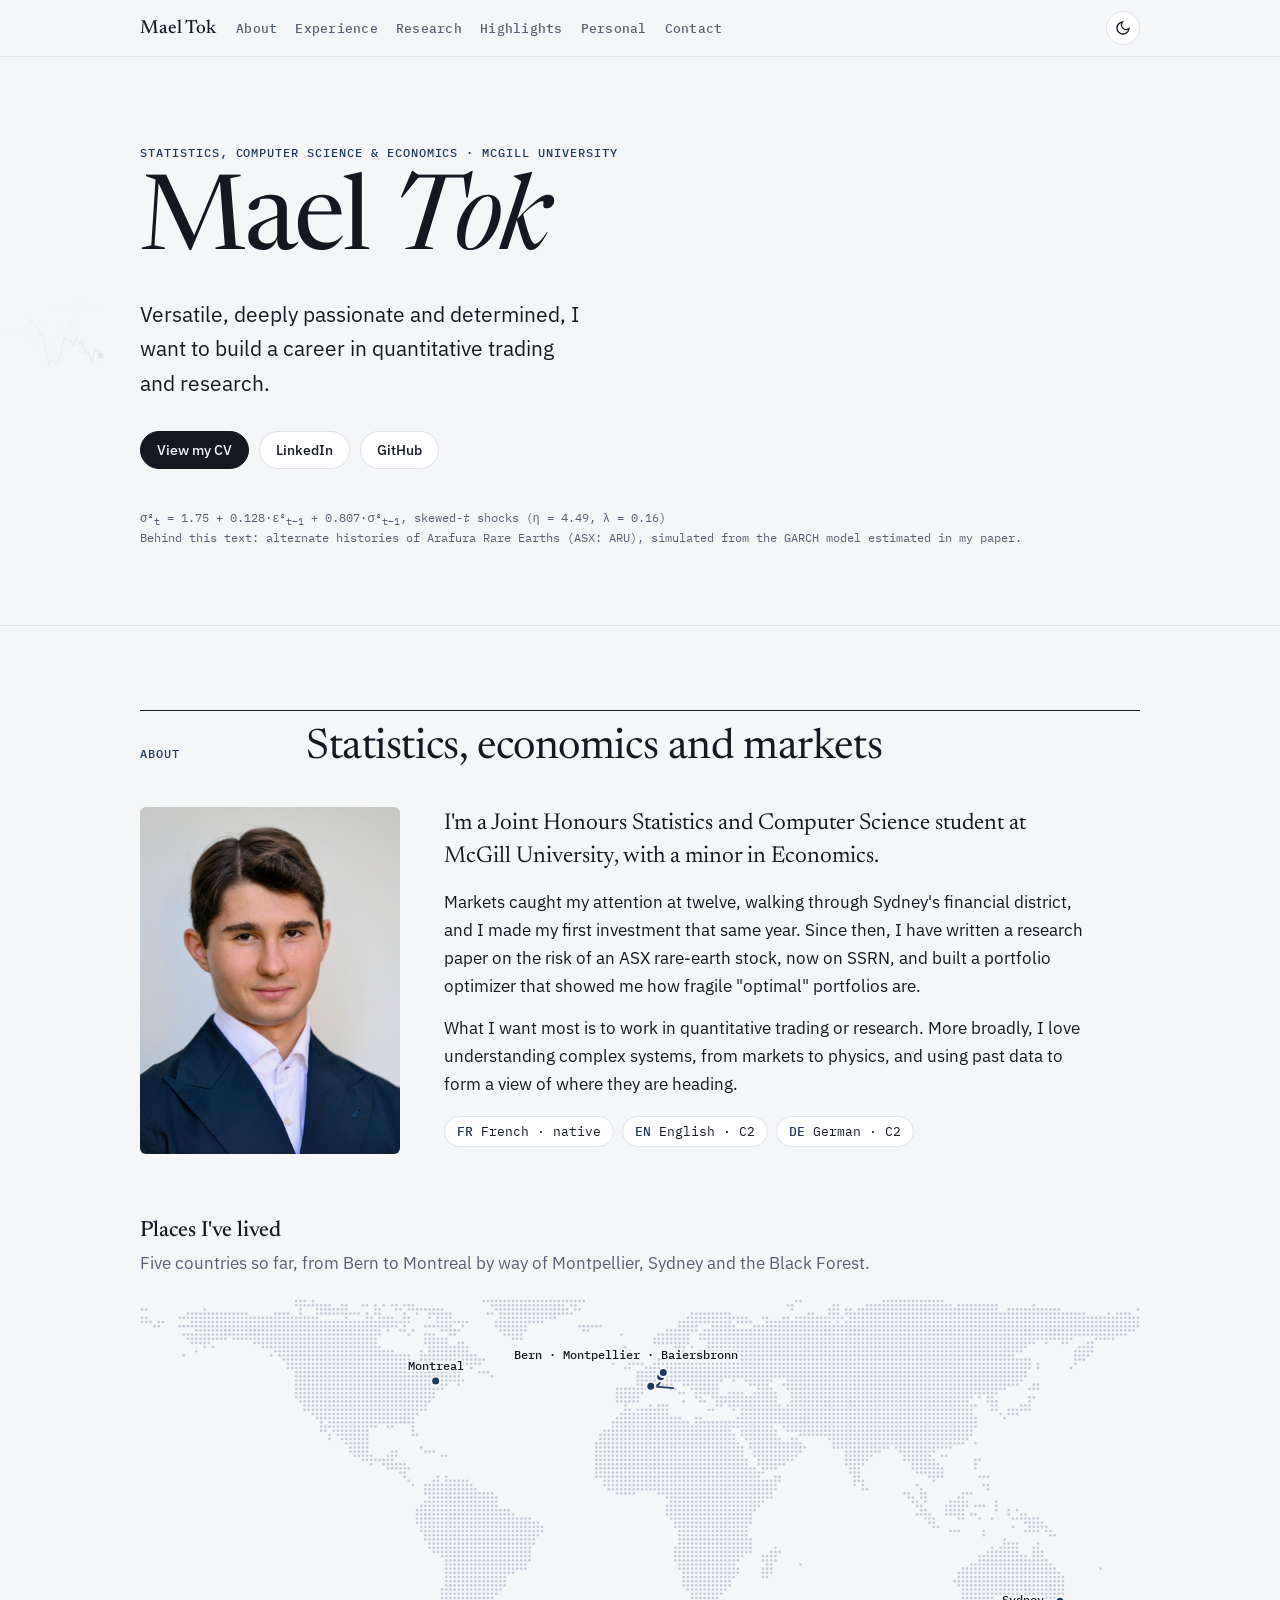
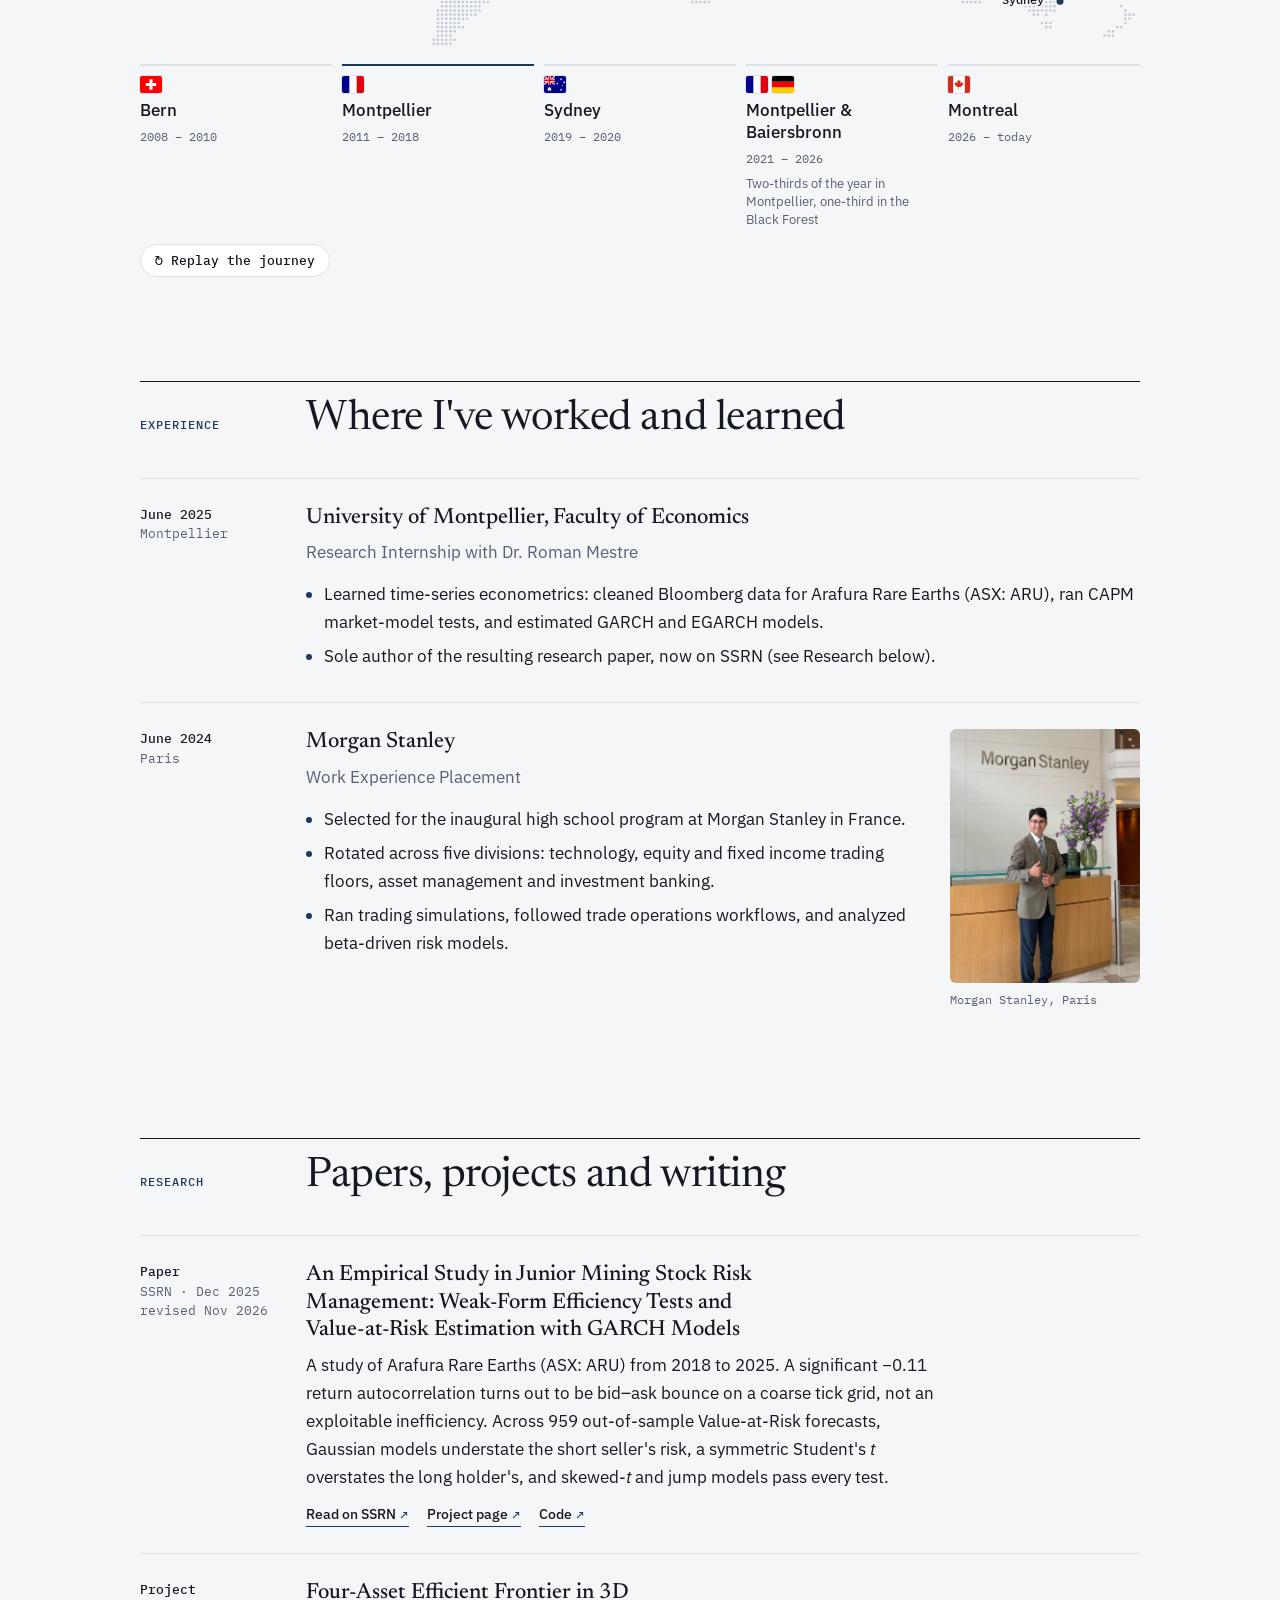
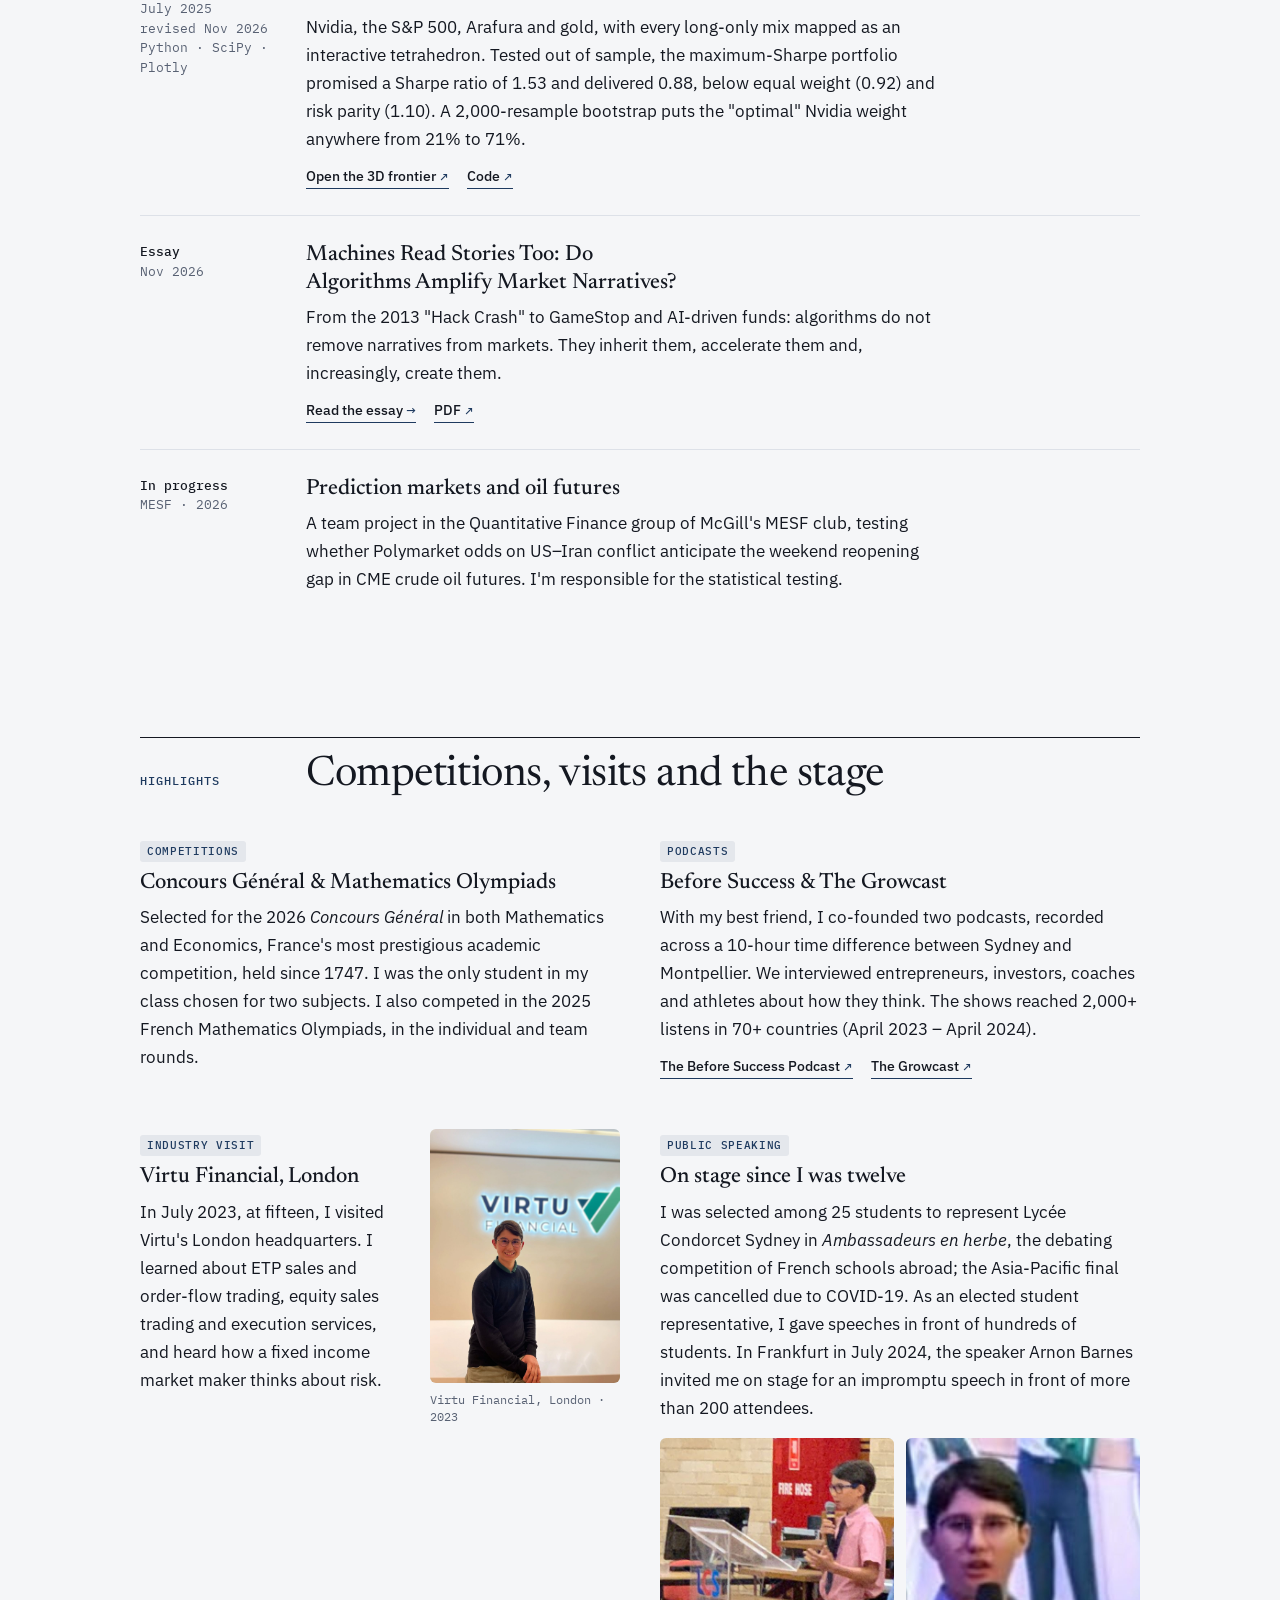
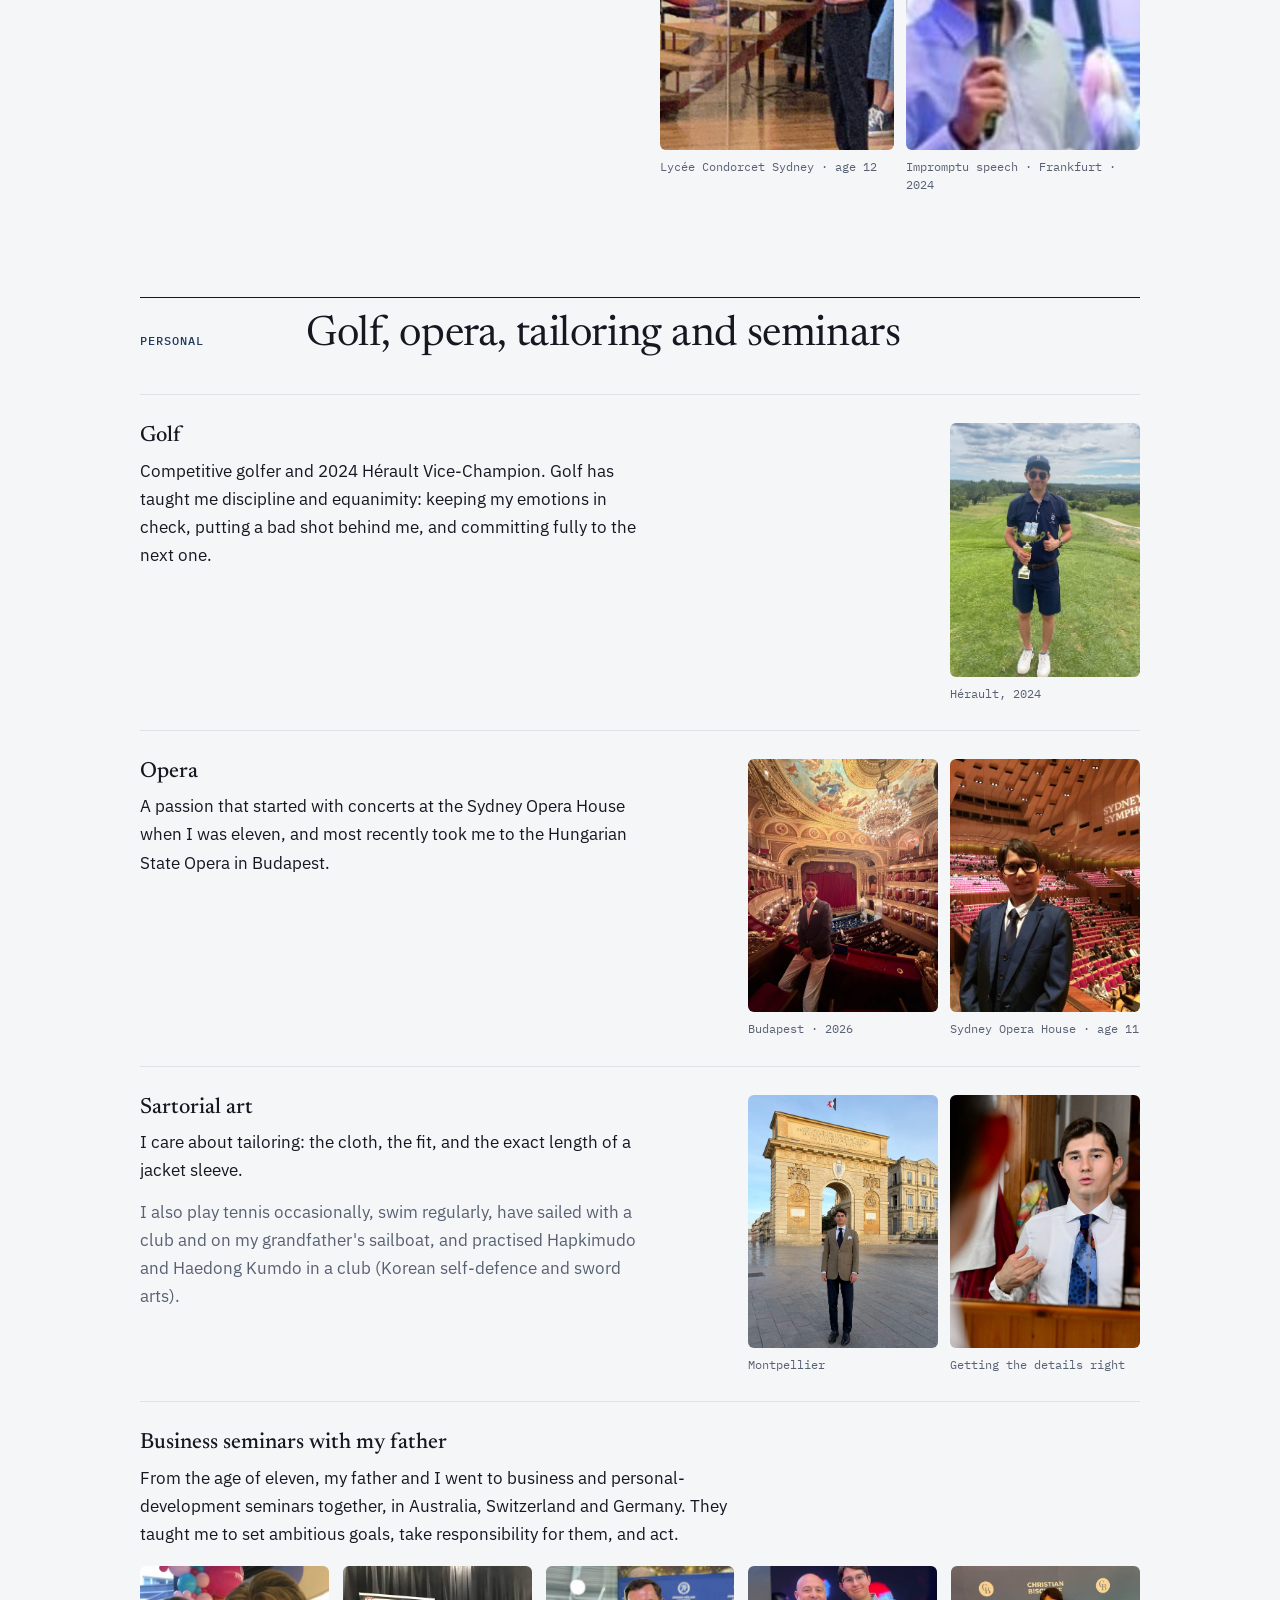
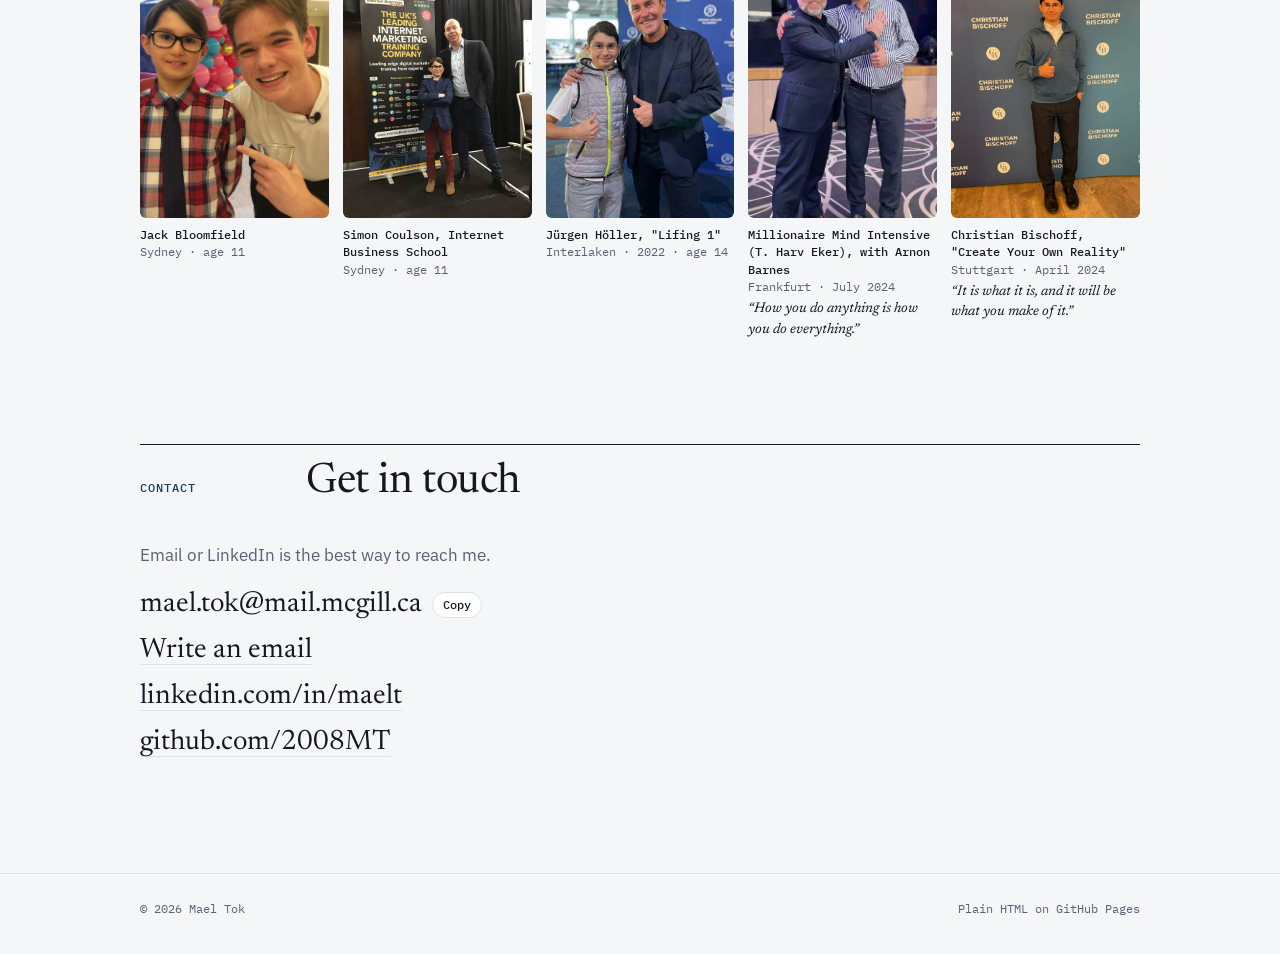
==== index.html @ 730f5a5d "Personal website" ====
<!doctype html>
<html lang="en">
<head>
<meta charset="utf-8">
<meta name="viewport" content="width=device-width, initial-scale=1, viewport-fit=cover">
<title>Mael Tok</title>
<meta name="claude:viewport-fit-sides" content="cover">
<meta name="description" content="Mael Tok — Statistics and Computer Science at McGill. Research on market risk, a 3D portfolio optimizer, and writing on how stories move markets.">
<meta property="og:title" content="Mael Tok">
<meta property="og:description" content="Statistics and Computer Science at McGill. I study how stories, policy and risk move markets.">
<meta property="og:image" content="assets/img/portrait.jpg">
<link rel="icon" href="data:image/svg+xml,%3Csvg xmlns='http://www.w3.org/2000/svg' viewBox='0 0 64 64'%3E%3Crect width='64' height='64' rx='14' fill='%231e3a5f'/%3E%3Ctext x='32' y='43' font-family='Georgia,serif' font-size='30' fill='white' text-anchor='middle'%3EMT%3C/text%3E%3C/svg%3E">
<link rel="preconnect" href="https://fonts.googleapis.com">
<link rel="preconnect" href="https://fonts.gstatic.com" crossorigin>
<link rel="stylesheet" href="https://fonts.googleapis.com/css2?family=IBM+Plex+Mono:wght@400;500&family=IBM+Plex+Sans:wght@400;500;600&family=Newsreader:ital,opsz,wght@0,6..72,400;0,6..72,500;1,6..72,400&display=swap">
<link rel="stylesheet" href="assets/style.css">
</head>
<body>

<!-- ===================== HEADER ===================== -->
<header class="site-header">
  <div class="wrap">
    <a class="brand" href="#top">Mael Tok</a>
    <nav class="nav" aria-label="Sections">
      <a href="#about">About</a>
      <a href="#experience">Experience</a>
      <a href="#research">Research</a>
      <a href="#highlights">Highlights</a>
      <a href="#personal">Personal</a>
      <a href="#contact">Contact</a>
    </nav>
    <button class="theme-toggle" type="button" id="theme-toggle" aria-label="Switch theme"></button>
  </div>
</header>

<main id="top">

<!-- ===================== HERO ===================== -->
<div class="hero">
  <canvas aria-hidden="true"></canvas>
  <div class="wrap">
    <p class="eyebrow">Statistics, Computer Science &amp; Economics · McGill University</p>
    <h1>Mael <em>Tok</em></h1>
    <p class="lede">Versatile, deeply passionate and determined, I want to build a career in quantitative trading and research.</p>
    <div class="actions">
      <a class="btn primary" href="files/Mael_Tok_CV.pdf" target="_blank" rel="noopener">View my CV</a>
      <a class="btn" href="https://www.linkedin.com/in/maelt" target="_blank" rel="noopener">LinkedIn</a>
      <a class="btn" href="https://github.com/2008MT" target="_blank" rel="noopener">GitHub</a>
    </div>
    <p class="formula">σ²<sub>t</sub> = 1.75 + 0.128·ε²<sub>t−1</sub> + 0.807·σ²<sub>t−1</sub>, skewed-<i>t</i> shocks (η = 4.49, λ = 0.16)<br>Behind this text: alternate histories of Arafura Rare Earths (ASX: ARU), simulated from the GARCH model estimated in my paper.</p>
  </div>
</div>

<!-- ===================== ABOUT ===================== -->
<section id="about">
  <div class="wrap">
    <div class="section-head" data-reveal><span class="label">About</span><h2>Statistics, economics and markets</h2></div>
    <div class="about-grid" data-reveal>
      <figure class="photo"><img src="assets/img/portrait.jpg" alt="Portrait of Mael Tok" width="750" height="1000"></figure>
      <div class="about-text prose">
        <p>I'm a Joint Honours Statistics and Computer Science student at McGill University, with a minor in Economics.</p>
        <p>Markets caught my attention at twelve, walking through Sydney's financial district, and I made my first investment that same year. Since then, I have written a research paper on the risk of an ASX rare-earth stock, now on SSRN, and built a portfolio optimizer that showed me how fragile "optimal" portfolios are.</p>
        <p>What I want most is to work in quantitative trading or research. More broadly, I love understanding complex systems, from markets to physics, and using past data to form a view of where they are heading.</p>
        <div class="langs" aria-label="Languages">
          <span class="chip"><b>FR</b> French · native</span>
          <span class="chip"><b>EN</b> English · C2</span>
          <span class="chip"><b>DE</b> German · C2</span>
        </div>
      </div>
    </div>

    <div class="places" data-reveal>
      <h3>Places I've lived</h3>
      <p class="muted">Five countries so far, from Bern to Montreal by way of Montpellier, Sydney and the Black Forest.</p>
      <div class="map" role="img" aria-label="World map tracing Bern, Montpellier, Sydney, Montpellier and Baiersbronn, then Montreal">
        <canvas></canvas><svg></svg>
      </div>
      <ol class="timeline" aria-label="Places in order"></ol>
      <button class="replay" type="button" id="replay-route">↻ Replay the journey</button>
    </div>
  </div>
</section>

<!-- ===================== EXPERIENCE ===================== -->
<section id="experience">
  <div class="wrap">
    <div class="section-head" data-reveal><span class="label">Experience</span><h2>Where I've worked and learned</h2></div>

    <div class="row" data-reveal>
      <div class="meta"><strong>June 2025</strong>Montpellier</div>
      <div>
        <h3>University of Montpellier, Faculty of Economics</h3>
        <p class="muted">Research Internship with Dr. Roman Mestre</p>
        <ul>
          <li>Learned time-series econometrics: cleaned Bloomberg data for Arafura Rare Earths (ASX: ARU), ran CAPM market-model tests, and estimated GARCH and EGARCH models.</li>
          <li>Sole author of the resulting research paper, now on SSRN (see Research below).</li>
        </ul>
      </div>
    </div>

    <div class="row" data-reveal>
      <div class="meta"><strong>June 2024</strong>Paris</div>
      <div class="with-photo">
        <div>
          <h3>Morgan Stanley</h3>
          <p class="muted">Work Experience Placement</p>
          <ul>
            <li>Selected for the inaugural high school program at Morgan Stanley in France.</li>
            <li>Rotated across five divisions: technology, equity and fixed income trading floors, asset management and investment banking.</li>
            <li>Ran trading simulations, followed trade operations workflows, and analyzed beta-driven risk models.</li>
          </ul>
        </div>
        <figure><div class="photo"><img src="assets/img/morgan-stanley-paris.jpg" alt="Mael at Morgan Stanley's Paris office" loading="lazy" width="787" height="1400"></div><figcaption>Morgan Stanley, Paris</figcaption></figure>
      </div>
    </div>
  </div>
</section>

<!-- ===================== RESEARCH & WRITING ===================== -->
<section id="research">
  <div class="wrap">
    <div class="section-head" data-reveal><span class="label">Research</span><h2>Papers, projects and writing</h2></div>

    <div class="row" data-reveal>
      <div class="meta"><strong>Paper</strong>SSRN · Dec 2025<br>revised Nov 2026</div>
      <div class="prose">
        <h3>An Empirical Study in Junior Mining Stock Risk Management: Weak-Form Efficiency Tests and Value-at-Risk Estimation with GARCH Models</h3>
        <p>A study of Arafura Rare Earths (ASX: ARU) from 2018 to 2025. A significant −0.11 return autocorrelation turns out to be bid–ask bounce on a coarse tick grid, not an exploitable inefficiency. Across 959 out-of-sample Value-at-Risk forecasts, Gaussian models understate the short seller's risk, a symmetric Student's <i>t</i> overstates the long holder's, and skewed-<i>t</i> and jump models pass every test.</p>
        <div class="links">
          <a href="https://ssrn.com/abstract=7694779" target="_blank" rel="noopener">Read on SSRN</a>
          <a href="https://2008mt.github.io/aru-garch-var/" target="_blank" rel="noopener">Project page</a>
          <a href="https://github.com/2008MT/aru-garch-var" target="_blank" rel="noopener">Code</a>
        </div>
      </div>
    </div>

    <div class="row" data-reveal>
      <div class="meta"><strong>Project</strong>July 2025<br>revised Nov 2026<br>Python · SciPy · Plotly</div>
      <div class="prose">
        <h3>Four-Asset Efficient Frontier in 3D</h3>
        <p>Nvidia, the S&amp;P 500, Arafura and gold, with every long-only mix mapped as an interactive tetrahedron. Tested out of sample, the maximum-Sharpe portfolio promised a Sharpe ratio of 1.53 and delivered 0.88, below equal weight (0.92) and risk parity (1.10). A 2,000-resample bootstrap puts the "optimal" Nvidia weight anywhere from 21% to 71%.</p>
        <div class="links">
          <a href="https://2008mt.github.io/efficient-frontier-3d/" target="_blank" rel="noopener">Open the 3D frontier</a>
          <a href="https://github.com/2008MT/efficient-frontier-3d" target="_blank" rel="noopener">Code</a>
        </div>
      </div>
    </div>

    <div class="row" data-reveal>
      <div class="meta"><strong>Essay</strong>Nov 2026</div>
      <div class="prose">
        <h3>Machines Read Stories Too: Do Algorithms Amplify Market Narratives?</h3>
        <p>From the 2013 "Hack Crash" to GameStop and AI-driven funds: algorithms do not remove narratives from markets. They inherit them, accelerate them and, increasingly, create them.</p>
        <div class="links">
          <a class="internal" href="essay.html">Read the essay</a>
          <a href="files/Mael_Tok_Machines_Read_Stories_Too.pdf" target="_blank" rel="noopener">PDF</a>
        </div>
      </div>
    </div>

    <div class="row" data-reveal>
      <div class="meta"><strong>In progress</strong>MESF · 2026</div>
      <div class="prose">
        <h3>Prediction markets and oil futures</h3>
        <p>A team project in the Quantitative Finance group of McGill's MESF club, testing whether Polymarket odds on US–Iran conflict anticipate the weekend reopening gap in CME crude oil futures. I'm responsible for the statistical testing.</p>
      </div>
    </div>
  </div>
</section>

<!-- ===================== HIGHLIGHTS ===================== -->
<section id="highlights">
  <div class="wrap">
    <div class="section-head" data-reveal><span class="label">Highlights</span><h2>Competitions, visits and the stage</h2></div>

    <div class="hl-grid">
      <div data-reveal>
        <span class="tag">Competitions</span>
        <h3>Concours Général &amp; Mathematics Olympiads</h3>
        <p>Selected for the 2026 <i>Concours Général</i> in both Mathematics and Economics, France's most prestigious academic competition, held since 1747. I was the only student in my class chosen for two subjects. I also competed in the 2025 French Mathematics Olympiads, in the individual and team rounds.</p>
      </div>

      <div data-reveal>
        <span class="tag">Podcasts</span>
        <h3>Before Success &amp; The Growcast</h3>
        <p>With my best friend, I co-founded two podcasts, recorded across a 10-hour time difference between Sydney and Montpellier. We interviewed entrepreneurs, investors, coaches and athletes about how they think. The shows reached 2,000+ listens in 70+ countries (April 2023 – April 2024).</p>
        <div class="links">
          <a href="https://linktr.ee/beforesuccess" target="_blank" rel="noopener">The Before Success Podcast</a>
          <a href="https://linktr.ee/grow.cast/" target="_blank" rel="noopener">The Growcast</a>
        </div>
      </div>

      <div class="with-photo" data-reveal>
        <div>
          <span class="tag">Industry visit</span>
          <h3>Virtu Financial, London</h3>
          <p>In July 2023, at fifteen, I visited Virtu's London headquarters. I learned about ETP sales and order-flow trading, equity sales trading and execution services, and heard how a fixed income market maker thinks about risk.</p>
        </div>
        <figure><div class="photo"><img src="assets/img/virtu-london.jpg" alt="Mael at Virtu Financial's London office" loading="lazy" width="1050" height="1400"></div><figcaption>Virtu Financial, London · 2023</figcaption></figure>
      </div>

      <div data-reveal>
        <span class="tag">Public speaking</span>
        <h3>On stage since I was twelve</h3>
        <p>I was selected among 25 students to represent Lycée Condorcet Sydney in <i>Ambassadeurs en herbe</i>, the debating competition of French schools abroad; the Asia-Pacific final was cancelled due to COVID-19. As an elected student representative, I gave speeches in front of hundreds of students. In Frankfurt in July 2024, the speaker Arnon Barnes invited me on stage for an impromptu speech in front of more than 200 attendees.</p>
        <div class="pair">
          <figure><div class="photo"><img src="assets/img/speaking-lcs.jpg" alt="Mael giving a speech at Lycée Condorcet Sydney" loading="lazy" width="510" height="880"></div><figcaption>Lycée Condorcet Sydney · age 12</figcaption></figure>
          <figure><div class="photo"><img src="assets/img/speaking-frankfurt.jpg" alt="Mael speaking on stage in Frankfurt" loading="lazy" width="960" height="957"></div><figcaption>Impromptu speech · Frankfurt · 2024</figcaption></figure>
        </div>
      </div>

      </div>
    </div>
  </div>
</section>

<!-- ===================== PERSONAL ===================== -->
<section id="personal">
  <div class="wrap">
    <div class="section-head" data-reveal><span class="label">Personal</span><h2>Golf, opera, tailoring and seminars</h2></div>
    <div class="p-row" data-reveal>
      <div>
        <h3>Golf</h3>
        <p>Competitive golfer and 2024 Hérault Vice-Champion. Golf has taught me discipline and equanimity: keeping my emotions in check, putting a bad shot behind me, and committing fully to the next one.</p>
      </div>
      <div class="p-photos">
        <figure><div class="photo"><img src="assets/img/golf-herault.jpg" alt="Mael holding a golf trophy" loading="lazy" width="787" height="1400"></div><figcaption>Hérault, 2024</figcaption></figure>
      </div>
    </div>

    <div class="p-row" data-reveal>
      <div>
        <h3>Opera</h3>
        <p>A passion that started with concerts at the Sydney Opera House when I was eleven, and most recently took me to the Hungarian State Opera in Budapest.</p>
      </div>
      <div class="p-photos">
        <figure><div class="photo"><img src="assets/img/opera-budapest.jpg" alt="Mael at the Hungarian State Opera in Budapest" loading="lazy" width="1050" height="1400"></div><figcaption>Budapest · 2026</figcaption></figure>
        <figure><div class="photo"><img src="assets/img/opera-sydney.jpg" alt="Mael as a child at the Sydney Opera House" loading="lazy" width="1050" height="1400"></div><figcaption>Sydney Opera House · age 11</figcaption></figure>
      </div>
    </div>

    <div class="p-row" data-reveal>
      <div>
        <h3>Sartorial art</h3>
        <p>I care about tailoring: the cloth, the fit, and the exact length of a jacket sleeve.</p>
        <p class="muted">I also play tennis occasionally, swim regularly, have sailed with a club and on my grandfather's sailboat, and practised Hapkimudo and Haedong Kumdo in a club (Korean self-defence and sword arts).</p>
      </div>
      <div class="p-photos">
        <figure><div class="photo"><img src="assets/img/sartorial-montpellier.jpg" alt="Mael in a linen jacket in front of the Arc de Triomphe in Montpellier" loading="lazy" width="1050" height="1400"></div><figcaption>Montpellier</figcaption></figure>
        <figure><div class="photo"><img src="assets/img/sartorial-mirror.jpg" alt="Mael adjusting his shirt and tie in a mirror" loading="lazy" width="1050" height="1400"></div><figcaption>Getting the details right</figcaption></figure>
      </div>
    </div>
      <div class="p-seminars" data-reveal>
        <span class="tag">Seminars</span>
        <h3>Business seminars with my father</h3>
        <p class="prose">From the age of eleven, my father and I went to business and personal-development seminars together, in Australia, Switzerland and Germany. They taught me to set ambitious goals, take responsibility for them, and act.</p>
        <div class="gallery">
          <figure><div class="photo"><img src="assets/img/seminar-sydney-bloomfield.jpg" alt="Mael with Jack Bloomfield in Sydney" loading="lazy" width="1400" height="1050"></div><figcaption><strong>Jack Bloomfield</strong>Sydney · age 11</figcaption></figure>
          <figure><div class="photo"><img src="assets/img/seminar-sydney-ibs.jpg" alt="Mael at an Internet Business School seminar in Sydney" loading="lazy" width="1050" height="1400"></div><figcaption><strong>Simon Coulson, Internet Business School</strong>Sydney · age 11</figcaption></figure>
          <figure><div class="photo"><img src="assets/img/seminar-interlaken-holler.jpg" alt="Mael with Jürgen Höller in Interlaken" loading="lazy" width="1211" height="1400"></div><figcaption><strong>Jürgen Höller, "Lifing 1"</strong>Interlaken · 2022 · age 14</figcaption></figure>
          <figure><div class="photo"><img src="assets/img/seminar-frankfurt-barnes.jpg" alt="Mael with Arnon Barnes in Frankfurt" loading="lazy" width="787" height="1400"></div><figcaption><strong>Millionaire Mind Intensive (T. Harv Eker), with Arnon Barnes</strong>Frankfurt · July 2024<q>How you do anything is how you do everything.</q></figcaption></figure>
          <figure><div class="photo"><img src="assets/img/seminar-stuttgart-bischoff.jpg" alt="Mael at Christian Bischoff's seminar in Stuttgart" loading="lazy" width="1050" height="1400"></div><figcaption><strong>Christian Bischoff, "Create Your Own Reality"</strong>Stuttgart · April 2024<q>It is what it is, and it will be what you make of it.</q></figcaption></figure>
        </div>
  </div>
</section>

<!-- ===================== CONTACT ===================== -->
<section id="contact">
  <div class="wrap">
    <div class="section-head" data-reveal><span class="label">Contact</span><h2>Get in touch</h2></div>
    <p class="muted">Email or LinkedIn is the best way to reach me.</p>
    <div class="contact-lines">
      <div><span>mael.tok@mail.mcgill.ca</span><button class="copy" type="button" data-copy="mael.tok@mail.mcgill.ca">Copy</button></div>
      <div><a href="mailto:mael.tok@mail.mcgill.ca">Write an email</a></div>
      <div><a href="https://www.linkedin.com/in/maelt" target="_blank" rel="noopener">linkedin.com/in/maelt</a></div>
      <div><a href="https://github.com/2008MT" target="_blank" rel="noopener">github.com/2008MT</a></div>
    </div>
  </div>
</section>

</main>

<footer>
  <div class="wrap">
    <span>© 2026 Mael Tok</span>
    <span>Plain HTML on GitHub Pages</span>
  </div>
</footer>

<script src="assets/world-mask.js"></script>
<script src="assets/main.js"></script>
</body>
</html>
---- assets/style.css ----
/* Layout: one editorial column (max 1040px), mono section labels, photos as the only "cards". */
:root {
  --paper: #f5f6f8;
  --surface: #ffffff;
  --ink: #141821;
  --muted: #586173;
  --line: #dde1e8;
  --accent: #1e3a5f;          /* navy, like a well-cut blazer */
  --accent-soft: rgba(30, 58, 95, 0.08);
  --dot: #c5cbd6;
  --path: #141821;
  --font-display: "Newsreader", "Iowan Old Style", Georgia, serif;
  --font-body: "IBM Plex Sans", "Segoe UI", system-ui, -apple-system, sans-serif;
  --font-mono: "IBM Plex Mono", ui-monospace, "SFMono-Regular", Menlo, monospace;
  --radius: 6px;
}
@media (prefers-color-scheme: dark) {
  :root:not([data-theme="light"]) {
    --paper: #0f1218; --surface: #161a22; --ink: #e9ebef; --muted: #9ba4b4; --line: #262c37;
    --accent: #9fbbdc; --accent-soft: rgba(159, 187, 220, 0.12); --dot: #2b323f; --path: #e9ebef;
    color-scheme: dark;
  }
}
:root[data-theme="dark"] {
  --paper: #0f1218; --surface: #161a22; --ink: #e9ebef; --muted: #9ba4b4; --line: #262c37;
  --accent: #9fbbdc; --accent-soft: rgba(159, 187, 220, 0.12); --dot: #2b323f; --path: #e9ebef;
  color-scheme: dark;
}

* { box-sizing: border-box; }
html { scroll-behavior: smooth; scroll-padding-top: 72px; }
@media (prefers-reduced-motion: reduce) { html { scroll-behavior: auto; } }
body {
  margin: 0;
  background: var(--paper);
  color: var(--ink);
  font: 400 17px/1.65 var(--font-body);
  -webkit-font-smoothing: antialiased;
}
img { max-width: 100%; display: block; }
a { color: inherit; text-decoration-color: var(--accent); text-underline-offset: 3px; text-decoration-thickness: 1px; }
a:hover { color: var(--accent); }
:focus-visible { outline: 2px solid var(--accent); outline-offset: 3px; border-radius: 2px; }
.wrap {
  max-width: 1040px; margin: 0 auto;
  padding-left: max(20px, env(safe-area-inset-left, 0px));
  padding-right: max(20px, env(safe-area-inset-right, 0px));
}

/* ---------- Header ---------- */
body::before { content: ""; position: fixed; inset: 0 0 auto; height: env(safe-area-inset-top, 0px); z-index: 30; background: var(--paper); }
.site-header {
  position: sticky; top: env(safe-area-inset-top, 0px); z-index: 20;
  background: color-mix(in srgb, var(--paper) 86%, transparent);
  backdrop-filter: blur(10px); -webkit-backdrop-filter: blur(10px);
  border-bottom: 1px solid var(--line);
}
.site-header .wrap { display: flex; align-items: center; gap: 20px; height: 56px; }
.brand { font: 500 19px/1 var(--font-display); text-decoration: none; white-space: nowrap; }
.nav { display: flex; gap: 18px; overflow-x: auto; scrollbar-width: none; flex: 1; min-width: 0; }
.nav::-webkit-scrollbar { display: none; }
.nav a { font: 500 13px/1 var(--font-mono); text-decoration: none; color: var(--muted); white-space: nowrap; padding: 6px 0; letter-spacing: 0.02em; }
.nav a:hover { color: var(--accent); }
.theme-toggle {
  border: 1px solid var(--line); background: var(--surface); color: var(--ink);
  width: 34px; height: 34px; border-radius: 50%; cursor: pointer; display: grid; place-items: center; flex: none;
}
.theme-toggle svg { width: 16px; height: 16px; }

/* ---------- Hero ---------- */
.hero { position: relative; overflow: hidden; border-bottom: 1px solid var(--line); }
.hero canvas {
  position: absolute; inset: 0; width: 100%; height: 100%; pointer-events: none;
  -webkit-mask-image: linear-gradient(to right, transparent 0%, rgba(0,0,0,0.35) 35%, #000 70%);
          mask-image: linear-gradient(to right, transparent 0%, rgba(0,0,0,0.35) 35%, #000 70%);
}
.hero .wrap { position: relative; padding-block: 88px 64px; }
.eyebrow { font: 500 12px/1.4 var(--font-mono); letter-spacing: 0.08em; text-transform: uppercase; color: var(--accent); margin: 0 0 14px; }
.hero h1 { font: 400 clamp(52px, 9vw, 104px)/0.95 var(--font-display); letter-spacing: -0.02em; margin: 0 0 22px; }
.hero h1 em { font-style: italic; }
.hero .lede { font-size: clamp(18px, 2.2vw, 21px); max-width: 34ch; margin: 0 0 30px; color: var(--ink); }
.actions { display: flex; flex-wrap: wrap; gap: 10px; }
.btn {
  display: inline-flex; align-items: center; gap: 8px; text-decoration: none;
  font: 500 14px/1 var(--font-body); padding: 11px 16px; border-radius: 999px;
  border: 1px solid var(--line); background: var(--surface); color: var(--ink);
  transition: border-color .2s, color .2s, transform .2s;
}
.btn:hover { border-color: var(--accent); color: var(--accent); transform: translateY(-1px); }
.btn.primary { background: var(--ink); color: var(--paper); border-color: var(--ink); }
.btn.primary:hover { background: var(--accent); border-color: var(--accent); color: var(--paper); }
.formula { margin-top: 40px; font: 400 12px/1.5 var(--font-mono); color: var(--muted); }

/* ---------- Sections ---------- */
section { padding-block: 84px 20px; }
.section-head { display: flex; align-items: baseline; gap: 16px; margin-bottom: 36px; border-top: 1px solid var(--ink); padding-top: 14px; }
.section-head .label { font: 500 12px/1 var(--font-mono); letter-spacing: 0.08em; text-transform: uppercase; color: var(--accent); flex: none; width: 150px; }
.section-head h2 { font: 400 clamp(30px, 4vw, 42px)/1.1 var(--font-display); margin: 0; letter-spacing: -0.01em; text-wrap: balance; }
h3 { font: 500 22px/1.25 var(--font-display); margin: 0 0 6px; text-wrap: balance; }
p { margin: 0 0 14px; }
.muted { color: var(--muted); }
.mono { font-family: var(--font-mono); font-size: 13px; letter-spacing: 0.01em; }
.prose { max-width: 64ch; }

/* row: date / meta column + content */
.row { display: grid; grid-template-columns: 150px minmax(0, 1fr); gap: 16px; padding-block: 26px; border-top: 1px solid var(--line); }
.row:first-of-type { border-top: 0; padding-top: 0; }
.row .meta { font: 400 13px/1.5 var(--font-mono); color: var(--muted); }
.row .meta strong { display: block; color: var(--ink); font-weight: 500; }
.row ul { margin: 8px 0 0; padding-left: 18px; }
.row li { margin-bottom: 6px; }
.row li::marker { color: var(--accent); }
.links { display: flex; flex-wrap: wrap; gap: 6px 18px; margin-top: 10px; font: 500 14px/1.4 var(--font-body); }
.links a { text-decoration: none; border-bottom: 1px solid var(--accent); padding-bottom: 1px; }
.links a::after { content: " \2197"; font-size: 12px; color: var(--accent); }
.links a.internal::after { content: " \2192"; }
.tag { display: inline-block; font: 500 11px/1 var(--font-mono); letter-spacing: 0.06em; text-transform: uppercase; color: var(--accent); background: var(--accent-soft); padding: 5px 7px; border-radius: 3px; margin-bottom: 8px; }

/* photos */
figure { margin: 0; }
.photo { border-radius: var(--radius); overflow: hidden; background: var(--line); }
.photo img { width: 100%; height: 100%; object-fit: cover; transition: transform .6s ease; }
.photo:hover img { transform: scale(1.03); }
figcaption { font: 400 12px/1.45 var(--font-mono); color: var(--muted); margin-top: 8px; }
.with-photo { display: grid; grid-template-columns: minmax(0, 1fr) 190px; gap: 28px; align-items: start; }
.with-photo .photo { aspect-ratio: 3 / 4; }

/* ---------- About ---------- */
.about-grid { display: grid; grid-template-columns: 260px minmax(0, 1fr); gap: 44px; align-items: start; }
.about-grid .photo { aspect-ratio: 3 / 4; }
.about-text p:first-child { font: 400 23px/1.45 var(--font-display); }
.langs { display: flex; flex-wrap: wrap; gap: 8px; margin-top: 18px; }
.chip { font: 400 13px/1 var(--font-mono); border: 1px solid var(--line); border-radius: 999px; padding: 8px 12px; background: var(--surface); }
.chip b { font-weight: 500; color: var(--accent); }

/* map */
.places { margin-top: 64px; }
.places h3 { margin-bottom: 4px; }
.map { position: relative; width: 100%; aspect-ratio: 1000 / 347; margin-top: 22px; }
.map canvas, .map svg { position: absolute; inset: 0; width: 100%; height: 100%; }
.map .route { fill: none; stroke: var(--accent); stroke-width: 1.8; stroke-linecap: round; }
.map .route.minor { stroke-dasharray: 2 3; stroke-width: 1.4; }
.map .stop { fill: var(--accent); stroke: var(--paper); stroke-width: 2; transform-box: fill-box; transform-origin: center; transition: transform .3s; }
.map .stop.hl { transform: scale(1.8); }
.map .pulse { fill: none; stroke: var(--accent); stroke-width: 1.2; opacity: 0; transform-box: fill-box; transform-origin: center; }
.map .pulse.on { animation: pulse 2.2s ease-out infinite; }
@keyframes pulse { 0% { opacity: .7; transform: scale(1); } 100% { opacity: 0; transform: scale(4); } }
.map text { font: 500 13px var(--font-mono); fill: var(--ink); paint-order: stroke; stroke: var(--paper); stroke-width: 4px; stroke-linejoin: round; }
.timeline { list-style: none; margin: 18px 0 0; padding: 0; display: grid; grid-template-columns: repeat(5, minmax(0, 1fr)); gap: 10px; }
.timeline li { border-top: 2px solid var(--line); padding-top: 10px; transition: border-color .3s, opacity .3s; cursor: default; }
.timeline li.on, .timeline li:hover { border-color: var(--accent); }
.timeline .flags { display: flex; gap: 4px; margin-bottom: 6px; }
.timeline .flags img { width: 22px; height: 16.5px; border-radius: 2px; box-shadow: 0 0 0 1px var(--line); }
.timeline .city { font-weight: 500; line-height: 1.3; display: block; }
.timeline .years { font: 400 12px/1.4 var(--font-mono); color: var(--muted); }
.replay { margin-top: 14px; font: 500 13px/1 var(--font-mono); background: var(--surface); color: var(--ink); border: 1px solid var(--line); border-radius: 999px; padding: 9px 14px; cursor: pointer; }
.replay:hover { border-color: var(--accent); color: var(--accent); }
.timeline .note { font-size: 13px; color: var(--muted); line-height: 1.4; display: block; margin-top: 4px; }

/* ---------- Highlights ---------- */
.hl-grid { display: grid; grid-template-columns: repeat(2, minmax(0, 1fr)); gap: 44px 40px; }
.hl-grid > div { min-width: 0; }
.hl-grid .full { grid-column: 1 / -1; }
.pair { display: grid; grid-template-columns: repeat(2, minmax(0, 1fr)); gap: 12px; margin-top: 16px; }
.pair .photo { aspect-ratio: 3 / 4; }
.gallery { display: grid; grid-template-columns: repeat(5, minmax(0, 1fr)); gap: 14px; margin-top: 18px; }
.gallery .photo { aspect-ratio: 3 / 4; }
.gallery figcaption strong { display: block; color: var(--ink); font-weight: 500; }
.gallery figcaption q { display: block; margin-top: 4px; font-style: italic; font-family: var(--font-display); font-size: 14px; color: var(--ink); quotes: "\201C" "\201D"; }

/* ---------- Personal ---------- */
.p-row { display: grid; grid-template-columns: minmax(0, 1fr) 392px; gap: 40px; padding-block: 28px; border-top: 1px solid var(--line); align-items: start; }
.p-row:first-of-type { border-top: 0; padding-top: 0; }
.p-row > div:first-child { max-width: 52ch; }
.p-photos { display: grid; grid-template-columns: repeat(2, minmax(0, 1fr)); gap: 12px; }
.p-photos .photo { aspect-ratio: 3 / 4; }
.p-photos figure:only-child { grid-column: 2; }
.p-seminars { padding-top: 28px; border-top: 1px solid var(--line); }
.p-seminars .tag { display: none; }

/* ---------- Contact ---------- */
.contact-lines { display: grid; gap: 4px; font: 400 clamp(20px, 3vw, 28px)/1.5 var(--font-display); }
.contact-lines a { text-decoration: none; border-bottom: 1px solid var(--line); }
.contact-lines a:hover { border-color: var(--accent); }
.copy { font: 500 12px/1 var(--font-mono); border: 1px solid var(--line); background: var(--surface); color: var(--ink); border-radius: 999px; padding: 6px 10px; margin-left: 10px; cursor: pointer; vertical-align: middle; }
.copy:hover { border-color: var(--accent); color: var(--accent); }

footer { margin-top: 90px; border-top: 1px solid var(--line); }
footer .wrap { display: flex; flex-wrap: wrap; justify-content: space-between; gap: 10px; padding-block: 26px 36px; font: 400 12px/1.5 var(--font-mono); color: var(--muted); }

/* ---------- Reveal on scroll (elements start visible; JS only hides those below the fold) ---------- */
.pre { opacity: 0; transform: translateY(14px); }
.in { opacity: 1; transform: none; transition: opacity .7s ease, transform .7s ease; }

/* ---------- Essay page ---------- */
.essay { max-width: 680px; margin: 0 auto; padding-block: 64px 40px; }
.essay h1 { font: 400 clamp(38px, 6vw, 56px)/1.05 var(--font-display); margin: 8px 0 10px; letter-spacing: -0.01em; text-wrap: balance; }
.essay .sub { font: italic 400 22px/1.35 var(--font-display); color: var(--muted); margin: 0 0 18px; }
.essay .byline { font: 400 13px/1.5 var(--font-mono); color: var(--muted); padding-bottom: 26px; border-bottom: 1px solid var(--line); margin-bottom: 30px; }
.essay .body p { font: 400 19px/1.7 var(--font-display); text-indent: 2em; margin: 0; }
.essay .body p:first-child { text-indent: 0; }
.essay .body p:first-child::first-letter { float: left; font-size: 3.3em; line-height: 0.85; padding: 6px 8px 0 0; color: var(--accent); }
.essay sup a { text-decoration: none; color: var(--accent); font-family: var(--font-mono); font-size: 11px; padding-left: 1px; }
.essay .refs { margin-top: 40px; padding-top: 18px; border-top: 1px solid var(--line); font-size: 14px; }
.essay .refs h2 { font: 500 12px/1 var(--font-mono); letter-spacing: 0.08em; text-transform: uppercase; color: var(--accent); margin: 0 0 14px; }
.essay .refs ol { padding-left: 20px; margin: 0; }
.essay .refs li { margin-bottom: 8px; overflow-wrap: anywhere; }

/* ---------- Responsive ---------- */
@media (max-width: 860px) {
  .gallery { grid-template-columns: repeat(3, minmax(0, 1fr)); }
}
@media (max-width: 720px) {
  body { font-size: 16px; }
  section { padding-block: 64px 10px; }
  .section-head { flex-direction: column; gap: 8px; }
  .section-head .label { width: auto; }
  .row { grid-template-columns: 1fr; gap: 6px; }
  .about-grid { grid-template-columns: 1fr; gap: 26px; }
  .about-grid .photo { max-width: 260px; }
  .with-photo { grid-template-columns: 1fr; }
  .with-photo .photo { max-width: 220px; }
  .p-row { grid-template-columns: 1fr; gap: 16px; }
  .p-photos figure:only-child { grid-column: 1; }
  .hl-grid { grid-template-columns: 1fr; }
  .timeline { grid-template-columns: 1fr; gap: 0; }
  .timeline li { display: grid; grid-template-columns: 56px minmax(0, 1fr); column-gap: 10px; border-top-width: 1px; padding-block: 10px; }
  .timeline li .flags { grid-row: 1 / span 3; margin: 2px 0 0; }
  .hero canvas { opacity: 0.4; }
  .gallery { grid-template-columns: repeat(2, minmax(0, 1fr)); }
  .hero .wrap { padding-block: 64px 48px; }
  .map text { font-size: 22px; stroke-width: 6px; }
}
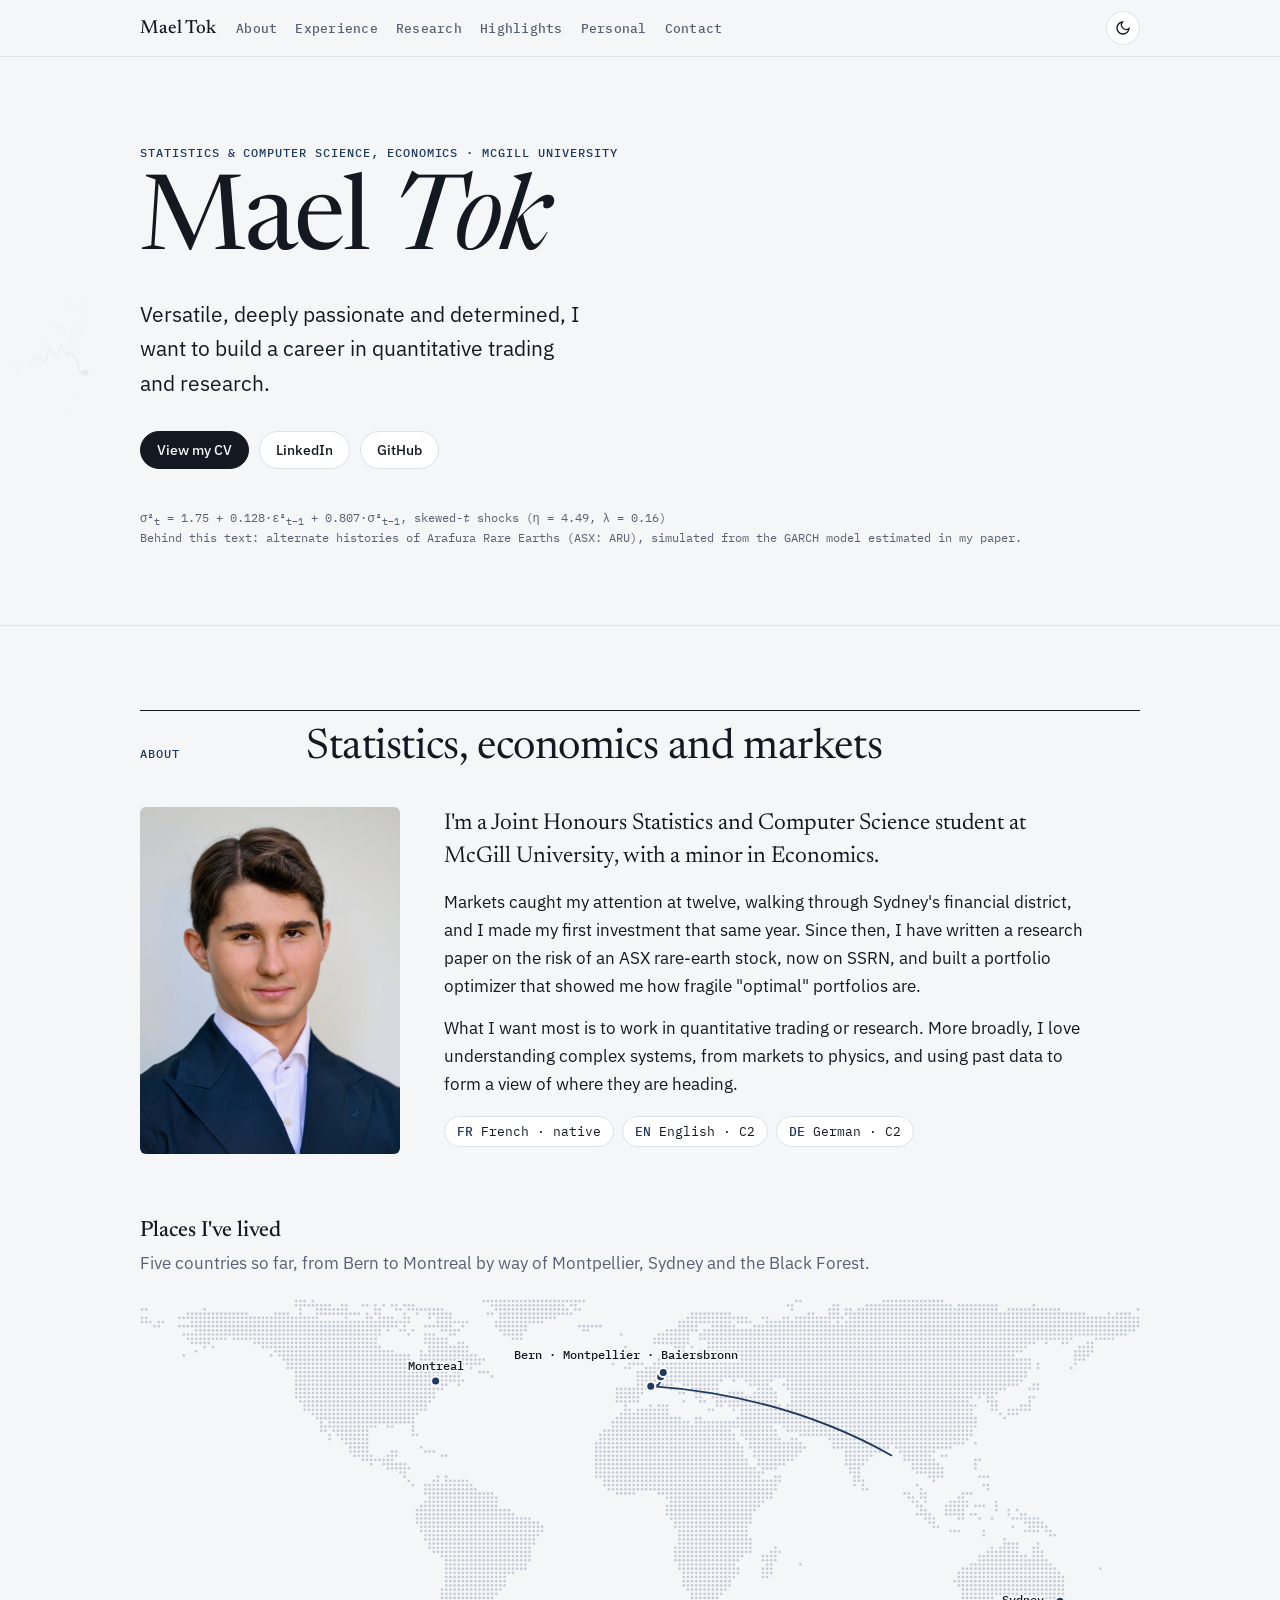
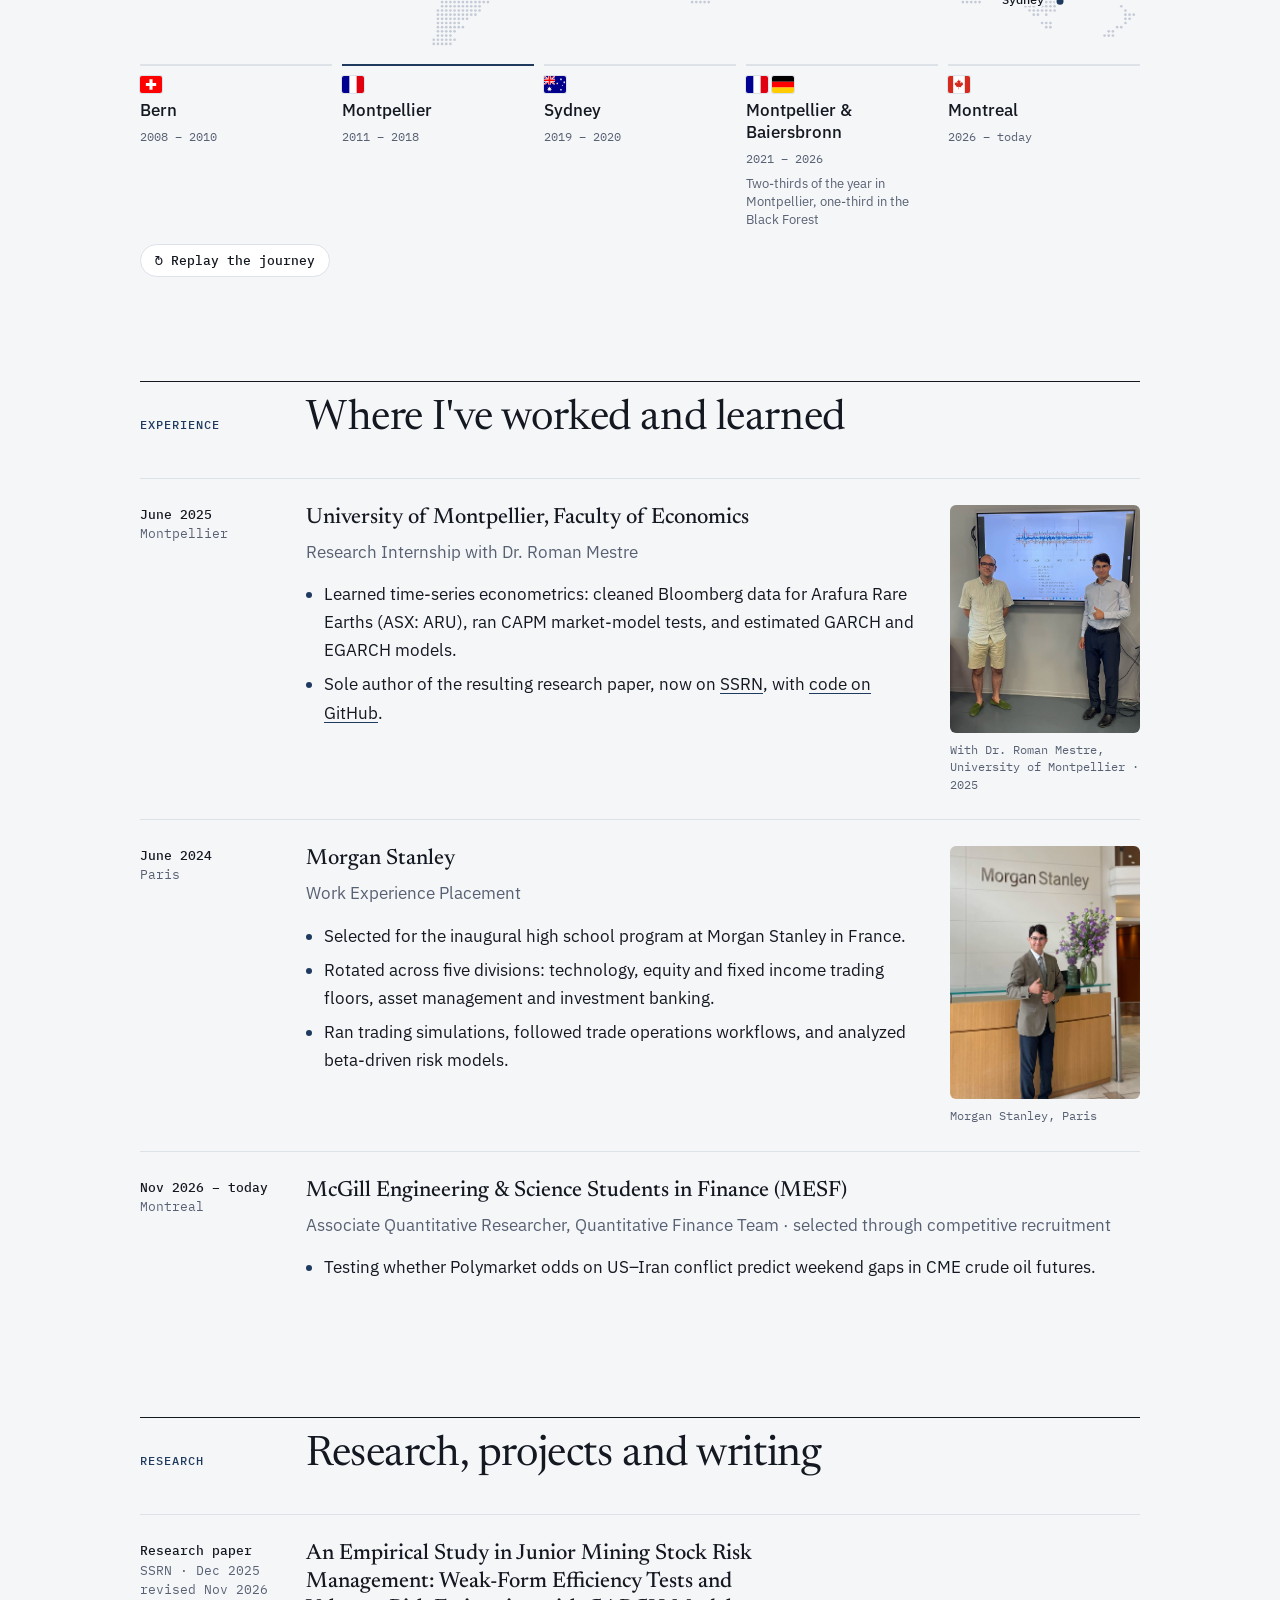
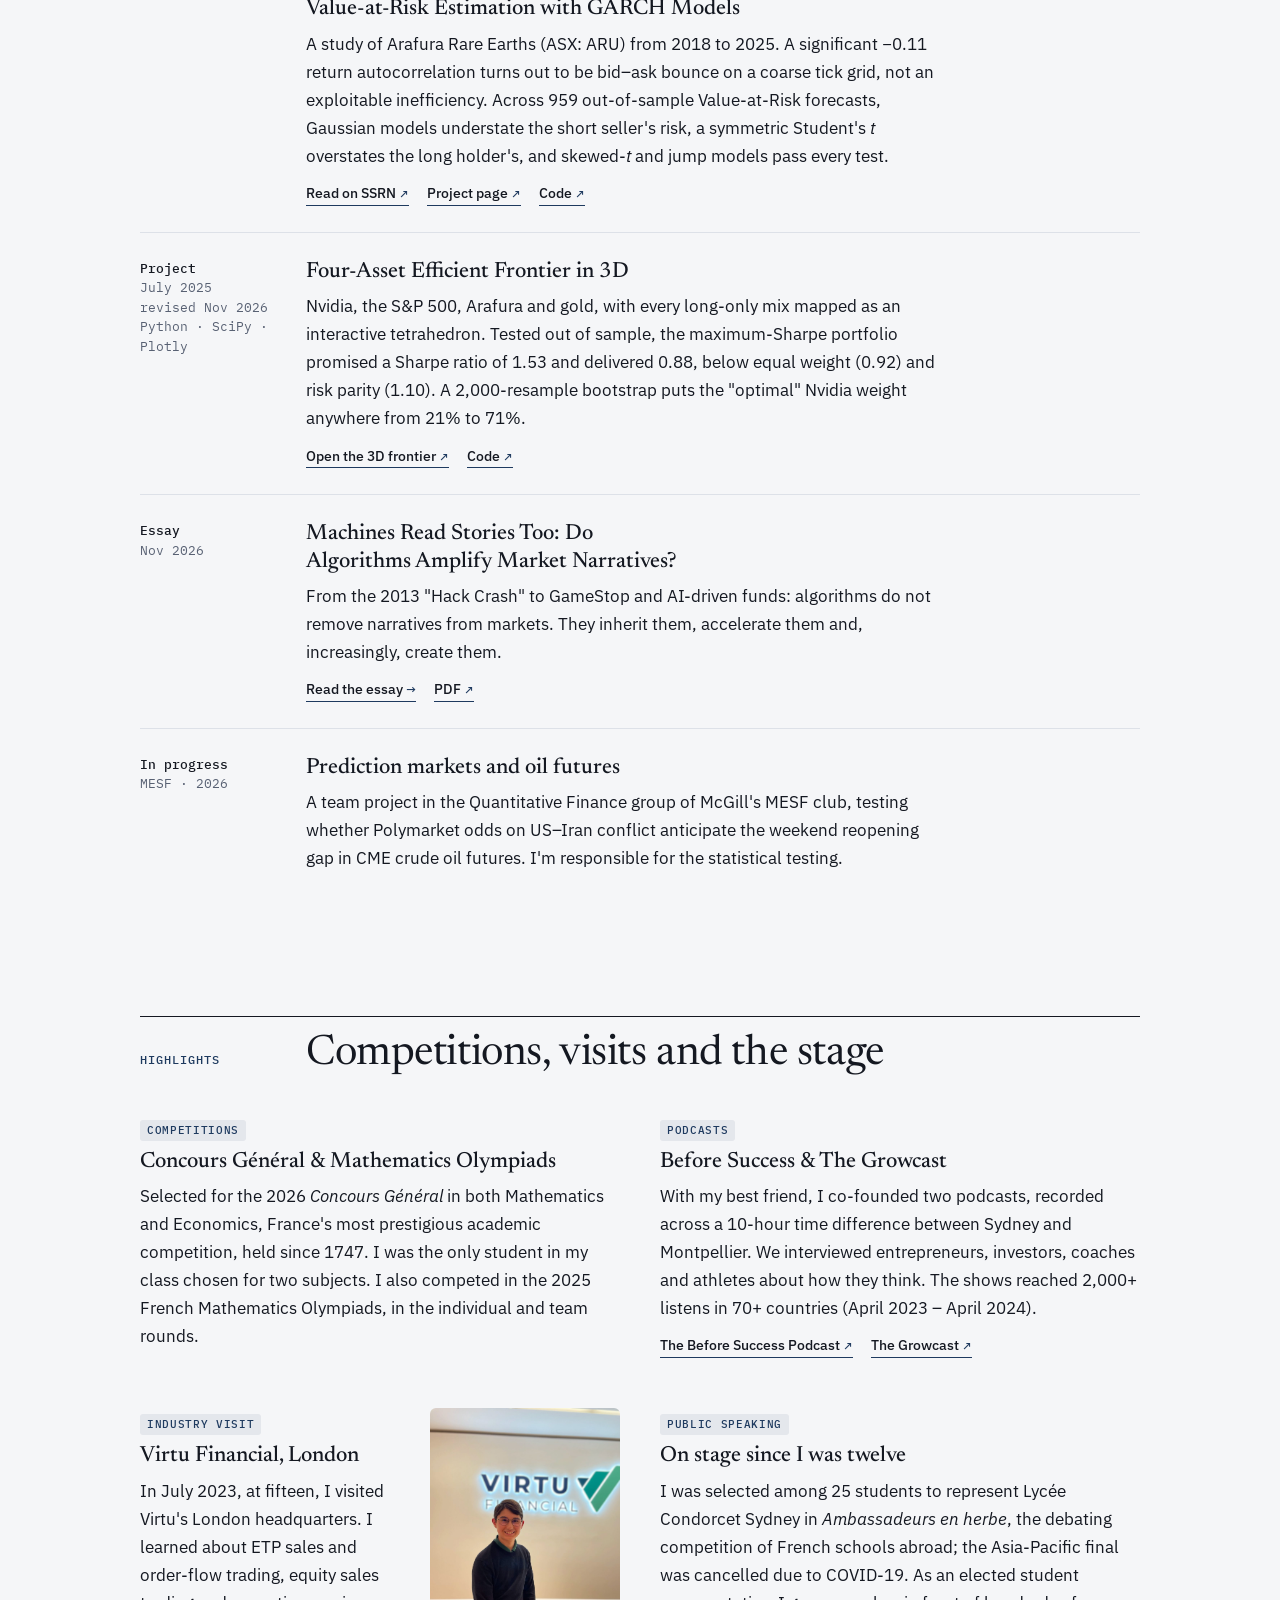
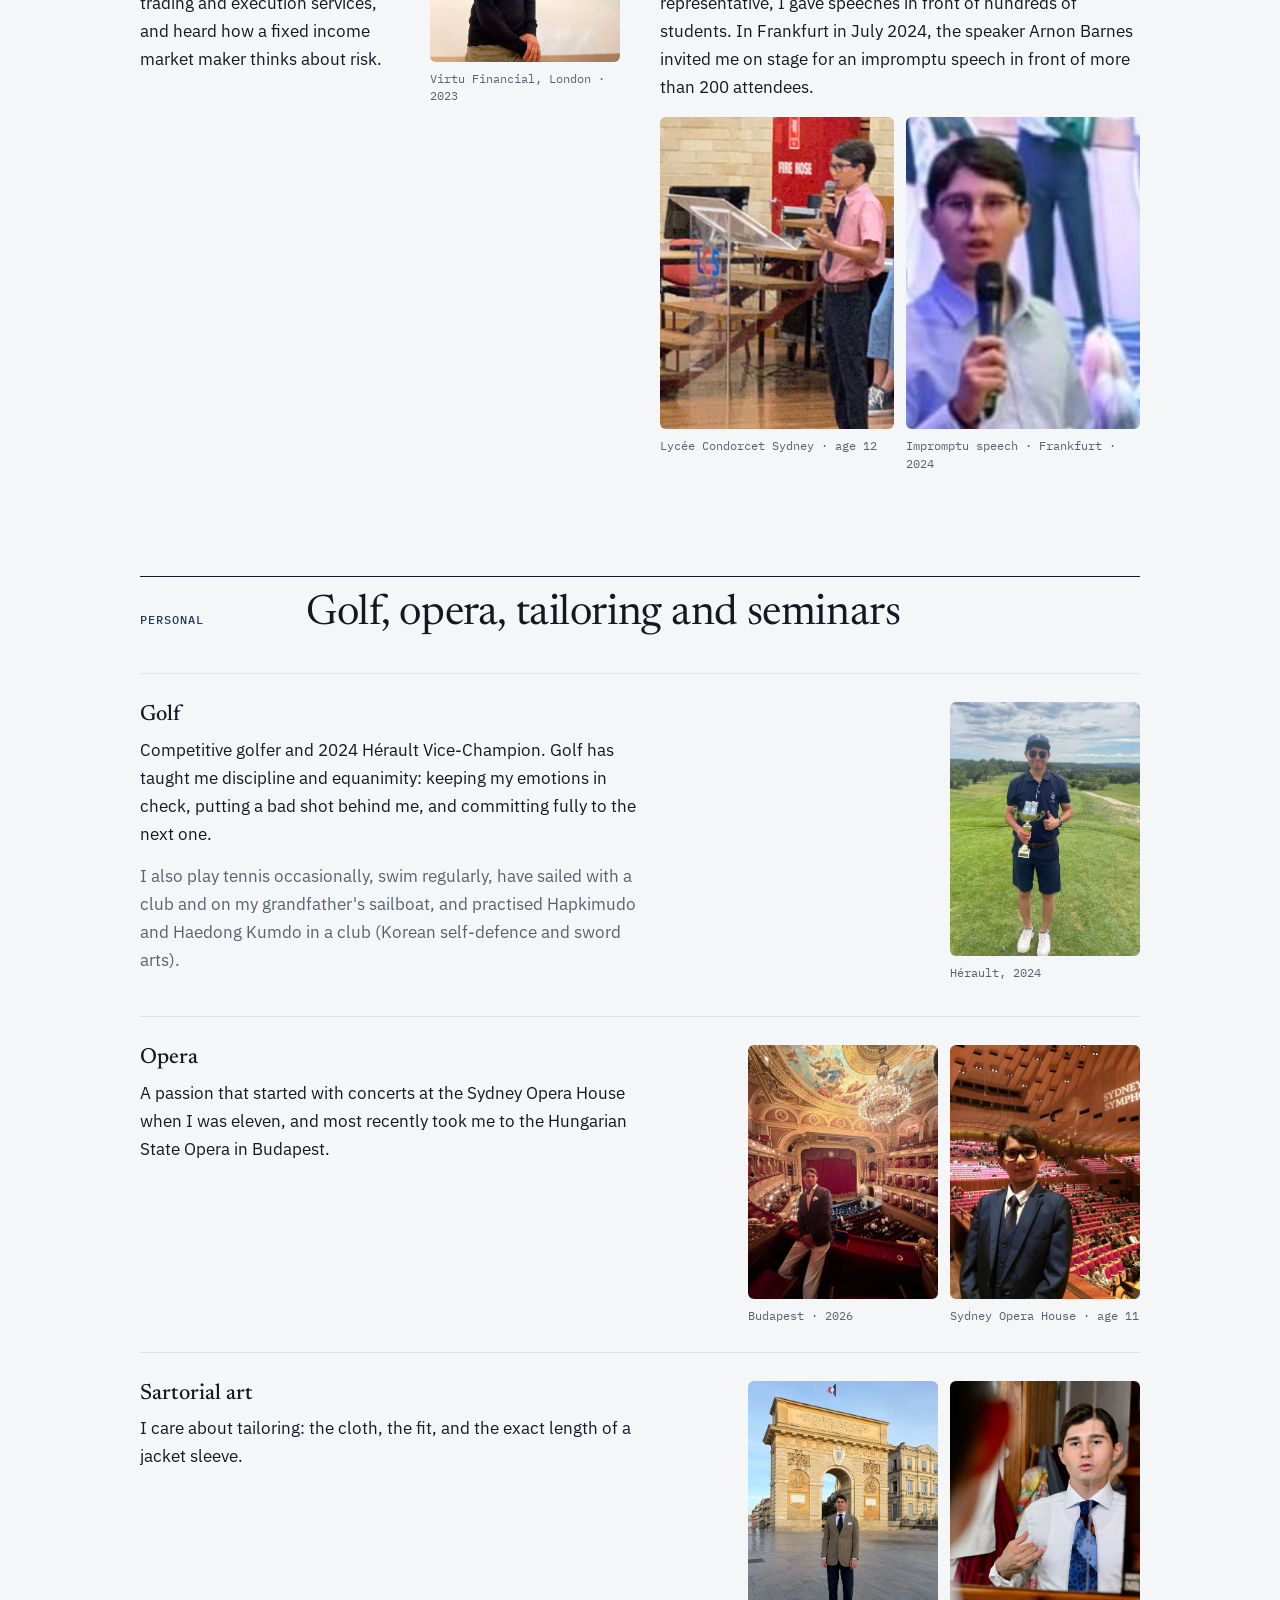
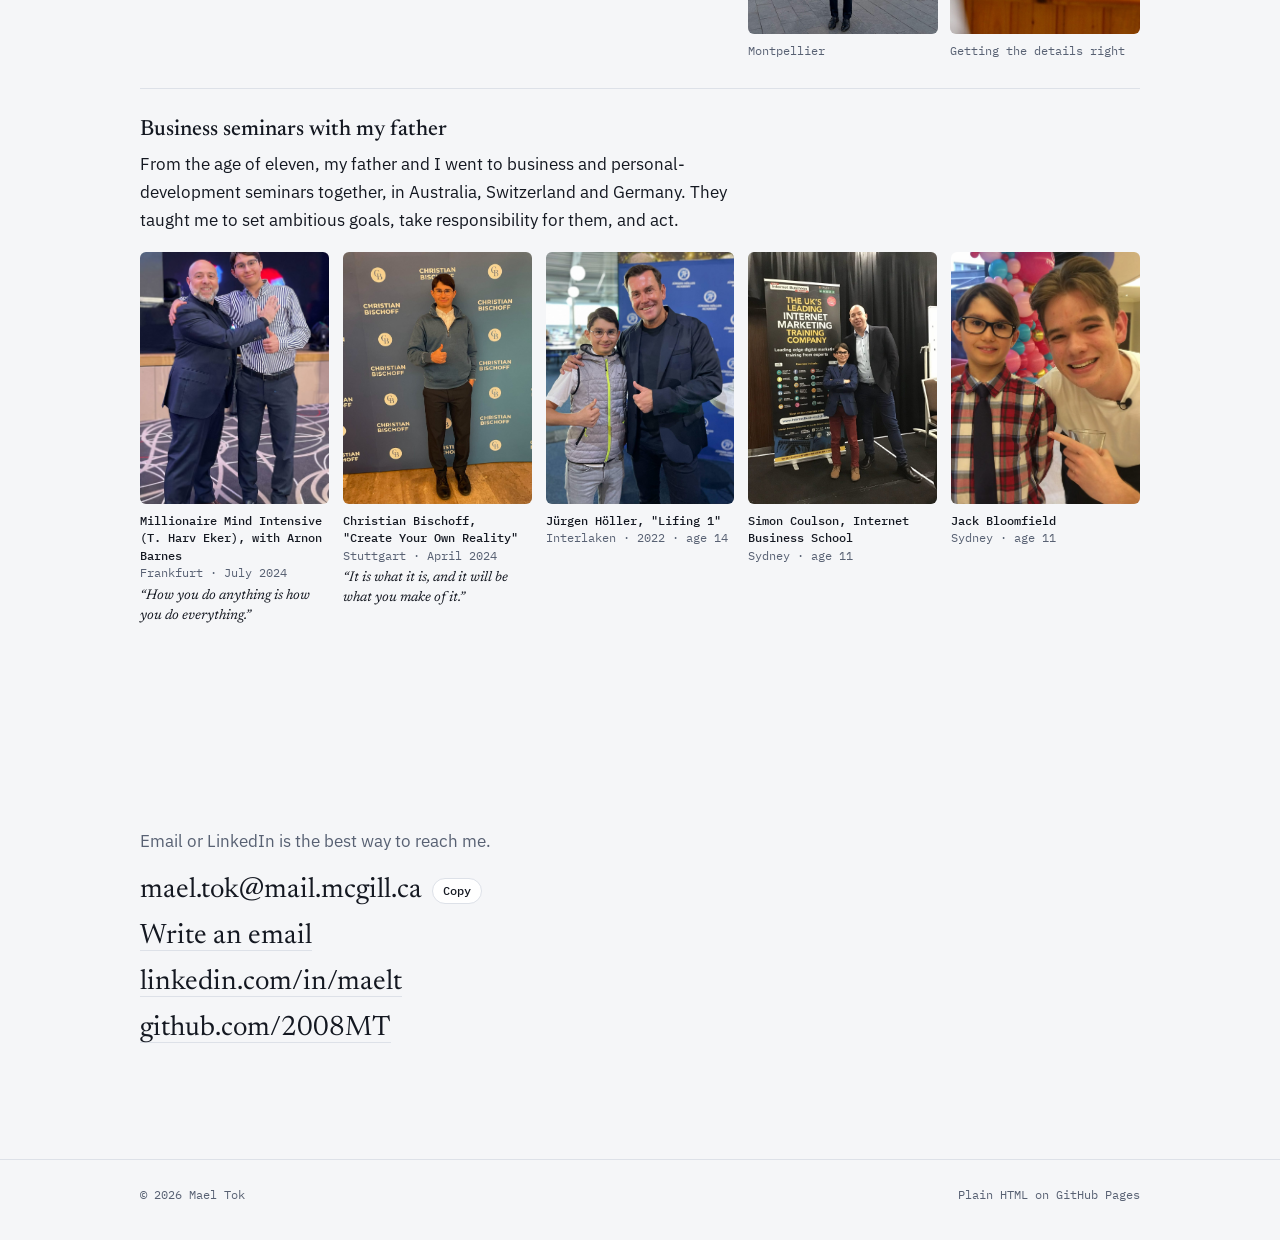
==== commit 145abd2b: "Update experience, seminars order, link preview image and CV" ====
--- a/index.html
+++ b/index.html
@@ -7,8 +7,15 @@
 <meta name="claude:viewport-fit-sides" content="cover">
 <meta name="description" content="Mael Tok — Statistics and Computer Science at McGill. Research on market risk, a 3D portfolio optimizer, and writing on how stories move markets.">
 <meta property="og:title" content="Mael Tok">
-<meta property="og:description" content="Statistics and Computer Science at McGill. I study how stories, policy and risk move markets.">
-<meta property="og:image" content="assets/img/portrait.jpg">
+<meta property="og:description" content="Statistics &amp; Computer Science, Economics at McGill. Versatile, deeply passionate and determined, I want to build a career in quantitative trading and research.">
+<meta property="og:type" content="website">
+<meta property="og:url" content="https://2008mt.github.io/">
+<meta property="og:image" content="https://2008mt.github.io/assets/og-image.png">
+<meta property="og:image:width" content="1200">
+<meta property="og:image:height" content="630">
+<meta property="og:image:alt" content="Mael Tok · Statistics &amp; Computer Science, Economics · McGill University">
+<meta name="twitter:card" content="summary_large_image">
+<meta name="twitter:image" content="https://2008mt.github.io/assets/og-image.png">
 <link rel="icon" href="data:image/svg+xml,%3Csvg xmlns='http://www.w3.org/2000/svg' viewBox='0 0 64 64'%3E%3Crect width='64' height='64' rx='14' fill='%231e3a5f'/%3E%3Ctext x='32' y='43' font-family='Georgia,serif' font-size='30' fill='white' text-anchor='middle'%3EMT%3C/text%3E%3C/svg%3E">
 <link rel="preconnect" href="https://fonts.googleapis.com">
 <link rel="preconnect" href="https://fonts.gstatic.com" crossorigin>
@@ -39,7 +46,7 @@
 <div class="hero">
   <canvas aria-hidden="true"></canvas>
   <div class="wrap">
-    <p class="eyebrow">Statistics, Computer Science &amp; Economics · McGill University</p>
+    <p class="eyebrow">Statistics &amp; Computer Science, Economics · McGill University</p>
     <h1>Mael <em>Tok</em></h1>
     <p class="lede">Versatile, deeply passionate and determined, I want to build a career in quantitative trading and research.</p>
     <div class="actions">
@@ -88,13 +95,16 @@
 
     <div class="row" data-reveal>
       <div class="meta"><strong>June 2025</strong>Montpellier</div>
-      <div>
-        <h3>University of Montpellier, Faculty of Economics</h3>
-        <p class="muted">Research Internship with Dr. Roman Mestre</p>
-        <ul>
-          <li>Learned time-series econometrics: cleaned Bloomberg data for Arafura Rare Earths (ASX: ARU), ran CAPM market-model tests, and estimated GARCH and EGARCH models.</li>
-          <li>Sole author of the resulting research paper, now on SSRN (see Research below).</li>
-        </ul>
+      <div class="with-photo">
+        <div>
+          <h3>University of Montpellier, Faculty of Economics</h3>
+          <p class="muted">Research Internship with Dr. Roman Mestre</p>
+          <ul>
+            <li>Learned time-series econometrics: cleaned Bloomberg data for Arafura Rare Earths (ASX: ARU), ran CAPM market-model tests, and estimated GARCH and EGARCH models.</li>
+            <li>Sole author of the resulting research paper, now on <a href="https://ssrn.com/abstract=7694779" target="_blank" rel="noopener">SSRN</a>, with <a href="https://github.com/2008MT/aru-garch-var" target="_blank" rel="noopener">code on GitHub</a>.</li>
+          </ul>
+        </div>
+        <figure><div class="photo" style="aspect-ratio: 5 / 6"><img src="assets/img/research-montpellier.jpg" alt="Mael and Dr. Roman Mestre in front of a chart of Arafura's returns and Value-at-Risk bands" loading="lazy" width="1166" height="1400"></div><figcaption>With Dr. Roman Mestre, University of Montpellier · 2025</figcaption></figure>
       </div>
     </div>
 
@@ -113,16 +123,25 @@
         <figure><div class="photo"><img src="assets/img/morgan-stanley-paris.jpg" alt="Mael at Morgan Stanley's Paris office" loading="lazy" width="787" height="1400"></div><figcaption>Morgan Stanley, Paris</figcaption></figure>
       </div>
     </div>
+
+    <div class="row" data-reveal>
+      <div class="meta"><strong>Nov 2026 – today</strong>Montreal</div>
+      <div>
+        <h3>McGill Engineering &amp; Science Students in Finance (MESF)</h3>
+        <p class="muted">Associate Quantitative Researcher, Quantitative Finance Team · selected through competitive recruitment</p>
+        <ul><li>Testing whether Polymarket odds on US–Iran conflict predict weekend gaps in CME crude oil futures.</li></ul>
+      </div>
+    </div>
   </div>
 </section>
 
 <!-- ===================== RESEARCH & WRITING ===================== -->
 <section id="research">
   <div class="wrap">
-    <div class="section-head" data-reveal><span class="label">Research</span><h2>Papers, projects and writing</h2></div>
-
-    <div class="row" data-reveal>
-      <div class="meta"><strong>Paper</strong>SSRN · Dec 2025<br>revised Nov 2026</div>
+    <div class="section-head" data-reveal><span class="label">Research</span><h2>Research, projects and writing</h2></div>
+
+    <div class="row" data-reveal>
+      <div class="meta"><strong>Research paper</strong>SSRN · Dec 2025<br>revised Nov 2026</div>
       <div class="prose">
         <h3>An Empirical Study in Junior Mining Stock Risk Management: Weak-Form Efficiency Tests and Value-at-Risk Estimation with GARCH Models</h3>
         <p>A study of Arafura Rare Earths (ASX: ARU) from 2018 to 2025. A significant −0.11 return autocorrelation turns out to be bid–ask bounce on a coarse tick grid, not an exploitable inefficiency. Across 959 out-of-sample Value-at-Risk forecasts, Gaussian models understate the short seller's risk, a symmetric Student's <i>t</i> overstates the long holder's, and skewed-<i>t</i> and jump models pass every test.</p>
@@ -222,6 +241,7 @@
       <div>
         <h3>Golf</h3>
         <p>Competitive golfer and 2024 Hérault Vice-Champion. Golf has taught me discipline and equanimity: keeping my emotions in check, putting a bad shot behind me, and committing fully to the next one.</p>
+        <p class="muted">I also play tennis occasionally, swim regularly, have sailed with a club and on my grandfather's sailboat, and practised Hapkimudo and Haedong Kumdo in a club (Korean self-defence and sword arts).</p>
       </div>
       <div class="p-photos">
         <figure><div class="photo"><img src="assets/img/golf-herault.jpg" alt="Mael holding a golf trophy" loading="lazy" width="787" height="1400"></div><figcaption>Hérault, 2024</figcaption></figure>
@@ -243,7 +263,6 @@
       <div>
         <h3>Sartorial art</h3>
         <p>I care about tailoring: the cloth, the fit, and the exact length of a jacket sleeve.</p>
-        <p class="muted">I also play tennis occasionally, swim regularly, have sailed with a club and on my grandfather's sailboat, and practised Hapkimudo and Haedong Kumdo in a club (Korean self-defence and sword arts).</p>
       </div>
       <div class="p-photos">
         <figure><div class="photo"><img src="assets/img/sartorial-montpellier.jpg" alt="Mael in a linen jacket in front of the Arc de Triomphe in Montpellier" loading="lazy" width="1050" height="1400"></div><figcaption>Montpellier</figcaption></figure>
@@ -255,11 +274,11 @@
         <h3>Business seminars with my father</h3>
         <p class="prose">From the age of eleven, my father and I went to business and personal-development seminars together, in Australia, Switzerland and Germany. They taught me to set ambitious goals, take responsibility for them, and act.</p>
         <div class="gallery">
-          <figure><div class="photo"><img src="assets/img/seminar-sydney-bloomfield.jpg" alt="Mael with Jack Bloomfield in Sydney" loading="lazy" width="1400" height="1050"></div><figcaption><strong>Jack Bloomfield</strong>Sydney · age 11</figcaption></figure>
-          <figure><div class="photo"><img src="assets/img/seminar-sydney-ibs.jpg" alt="Mael at an Internet Business School seminar in Sydney" loading="lazy" width="1050" height="1400"></div><figcaption><strong>Simon Coulson, Internet Business School</strong>Sydney · age 11</figcaption></figure>
-          <figure><div class="photo"><img src="assets/img/seminar-interlaken-holler.jpg" alt="Mael with Jürgen Höller in Interlaken" loading="lazy" width="1211" height="1400"></div><figcaption><strong>Jürgen Höller, "Lifing 1"</strong>Interlaken · 2022 · age 14</figcaption></figure>
           <figure><div class="photo"><img src="assets/img/seminar-frankfurt-barnes.jpg" alt="Mael with Arnon Barnes in Frankfurt" loading="lazy" width="787" height="1400"></div><figcaption><strong>Millionaire Mind Intensive (T. Harv Eker), with Arnon Barnes</strong>Frankfurt · July 2024<q>How you do anything is how you do everything.</q></figcaption></figure>
           <figure><div class="photo"><img src="assets/img/seminar-stuttgart-bischoff.jpg" alt="Mael at Christian Bischoff's seminar in Stuttgart" loading="lazy" width="1050" height="1400"></div><figcaption><strong>Christian Bischoff, "Create Your Own Reality"</strong>Stuttgart · April 2024<q>It is what it is, and it will be what you make of it.</q></figcaption></figure>
+          <figure><div class="photo"><img src="assets/img/seminar-interlaken-holler.jpg" alt="Mael with Jürgen Höller in Interlaken" loading="lazy" width="1211" height="1400"></div><figcaption><strong>Jürgen Höller, "Lifing 1"</strong>Interlaken · 2022 · age 14</figcaption></figure>
+          <figure><div class="photo"><img src="assets/img/seminar-sydney-ibs.jpg" alt="Mael at an Internet Business School seminar in Sydney" loading="lazy" width="1050" height="1400"></div><figcaption><strong>Simon Coulson, Internet Business School</strong>Sydney · age 11</figcaption></figure>
+          <figure><div class="photo"><img src="assets/img/seminar-sydney-bloomfield.jpg" alt="Mael with Jack Bloomfield in Sydney" loading="lazy" width="1400" height="1050"></div><figcaption><strong>Jack Bloomfield</strong>Sydney · age 11</figcaption></figure>
         </div>
   </div>
 </section>
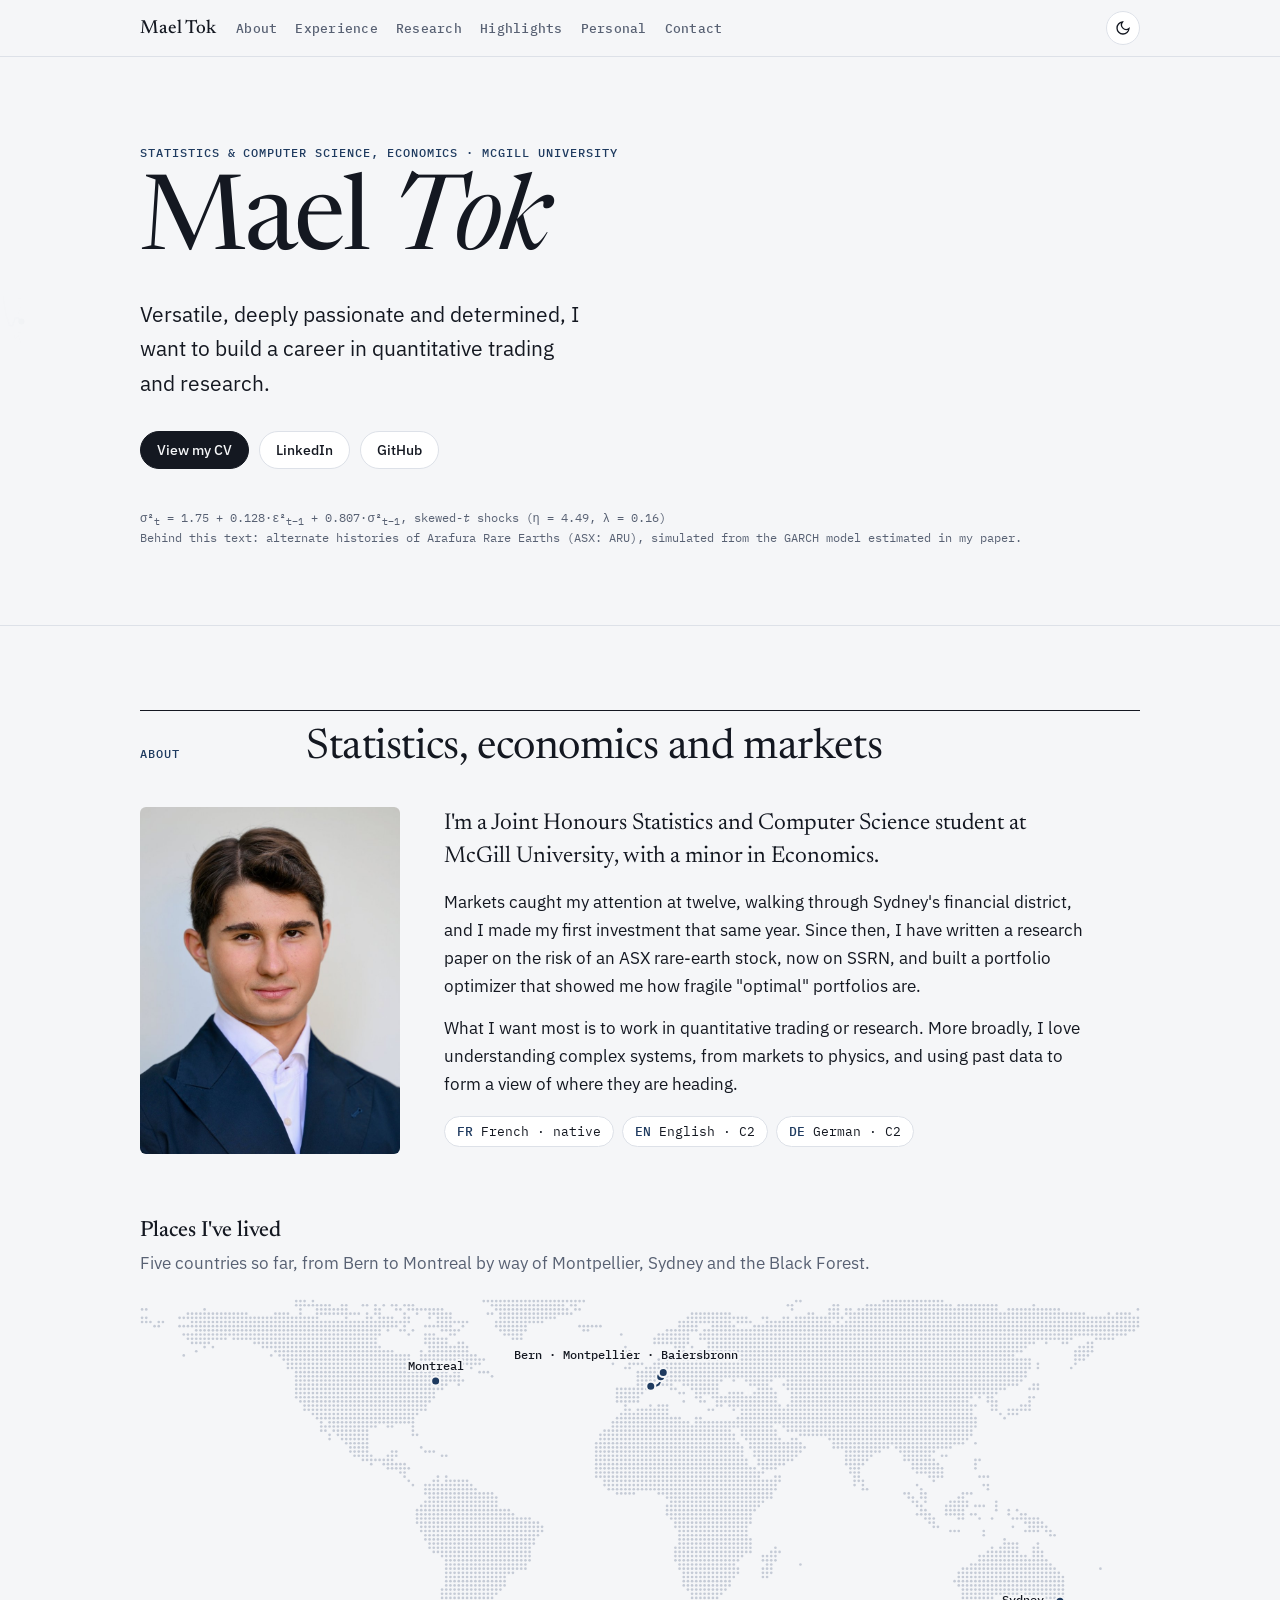
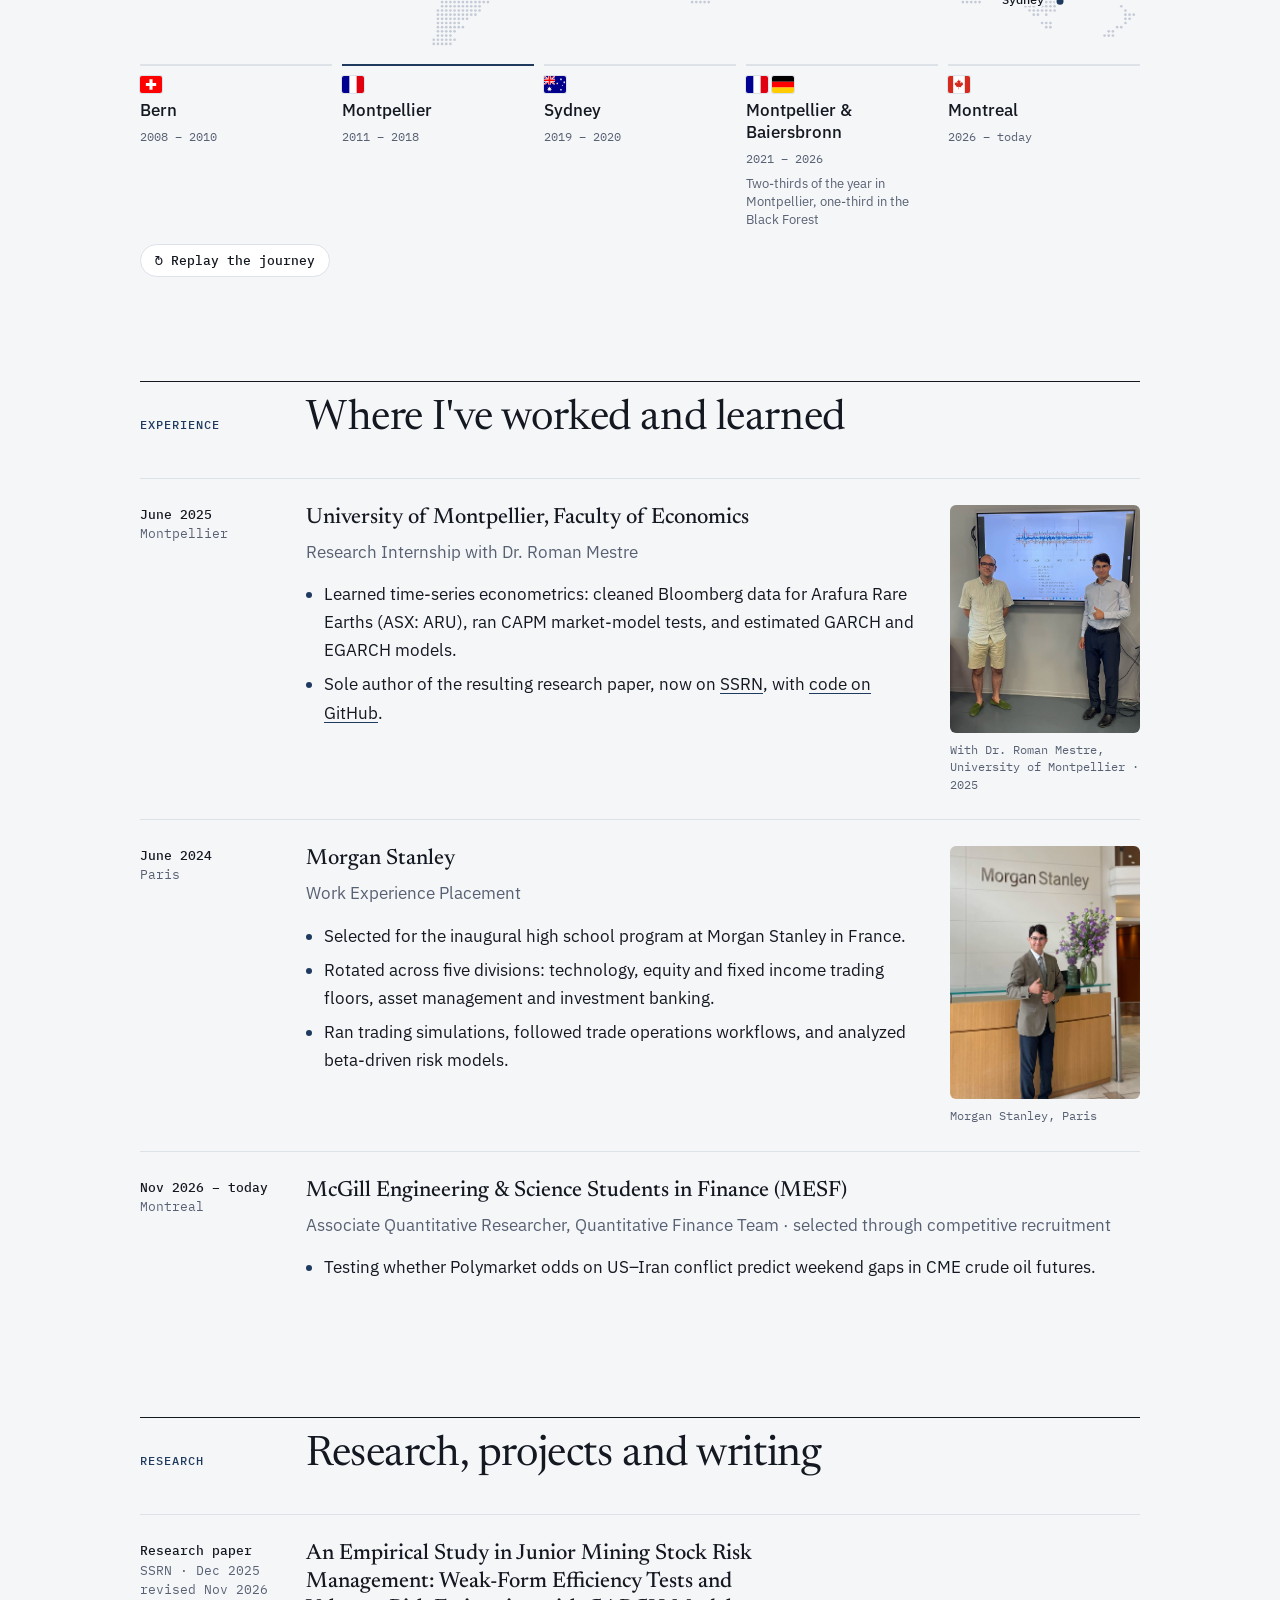
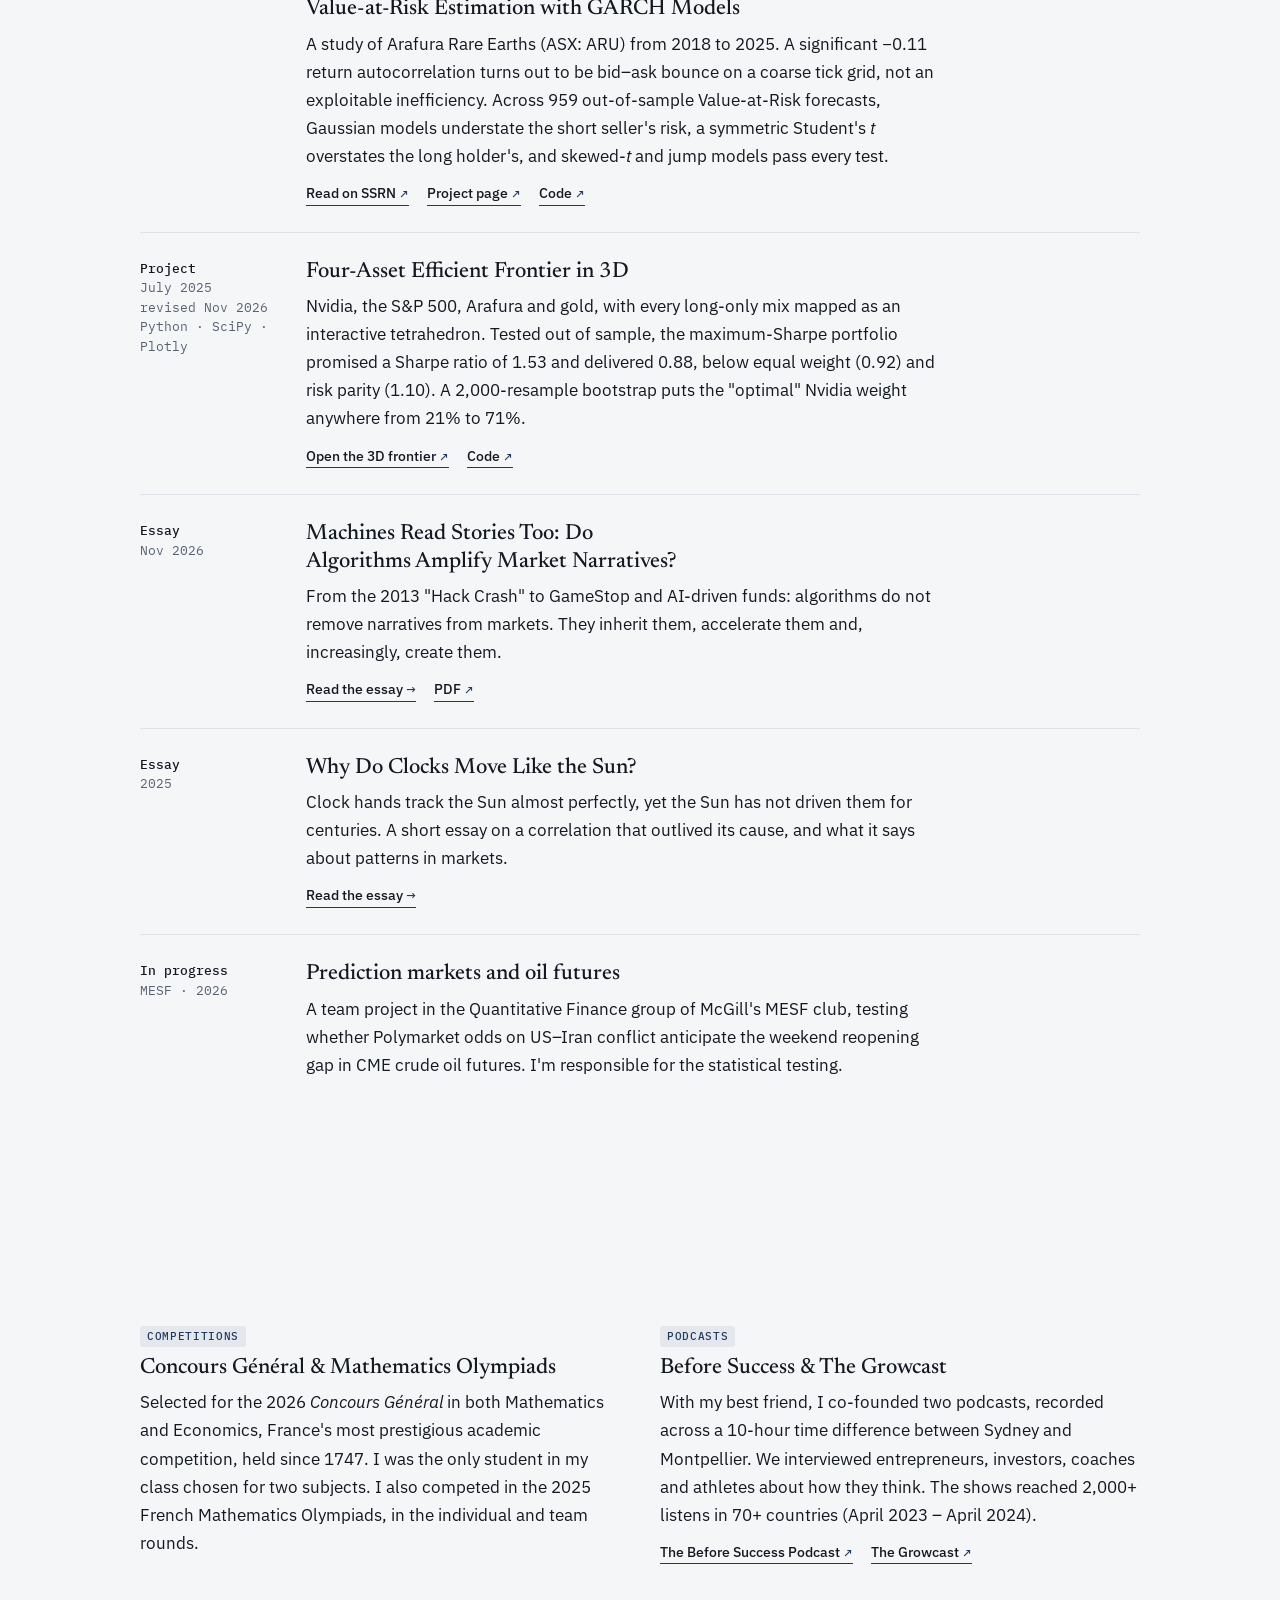
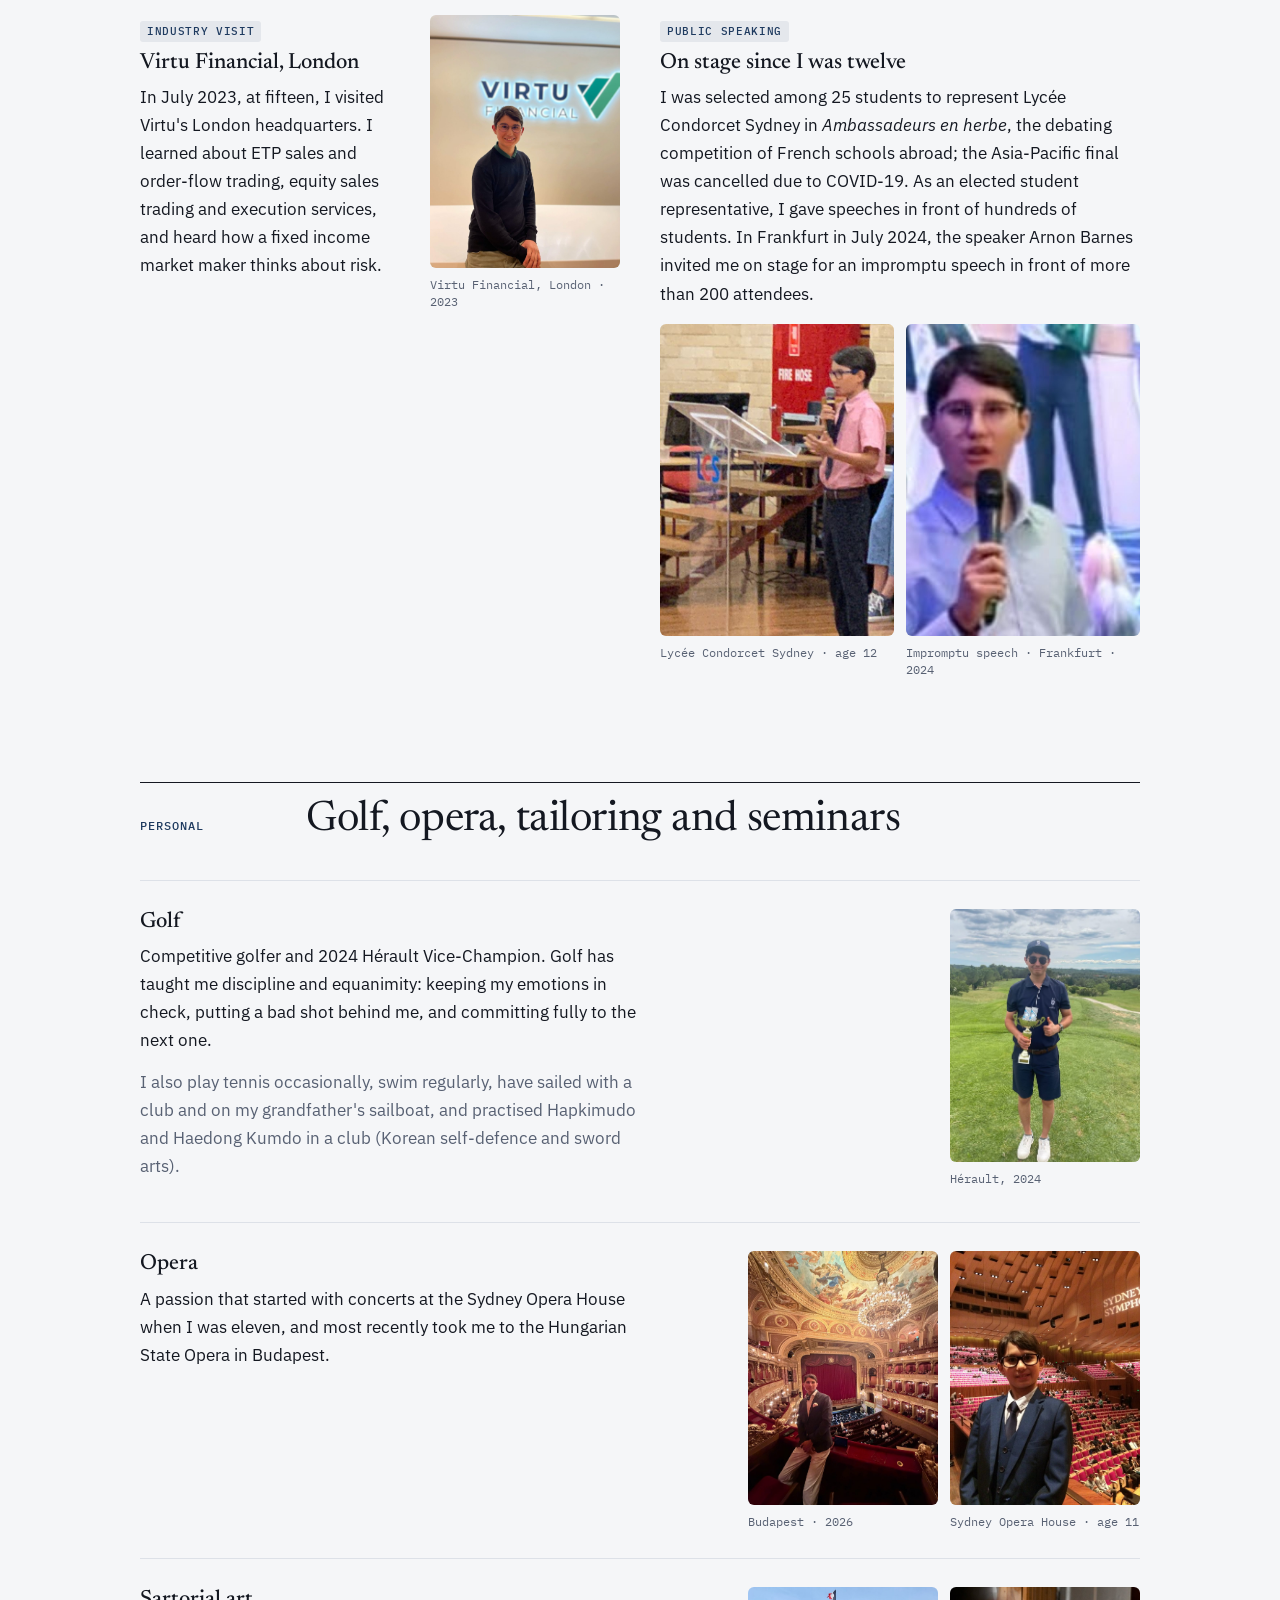
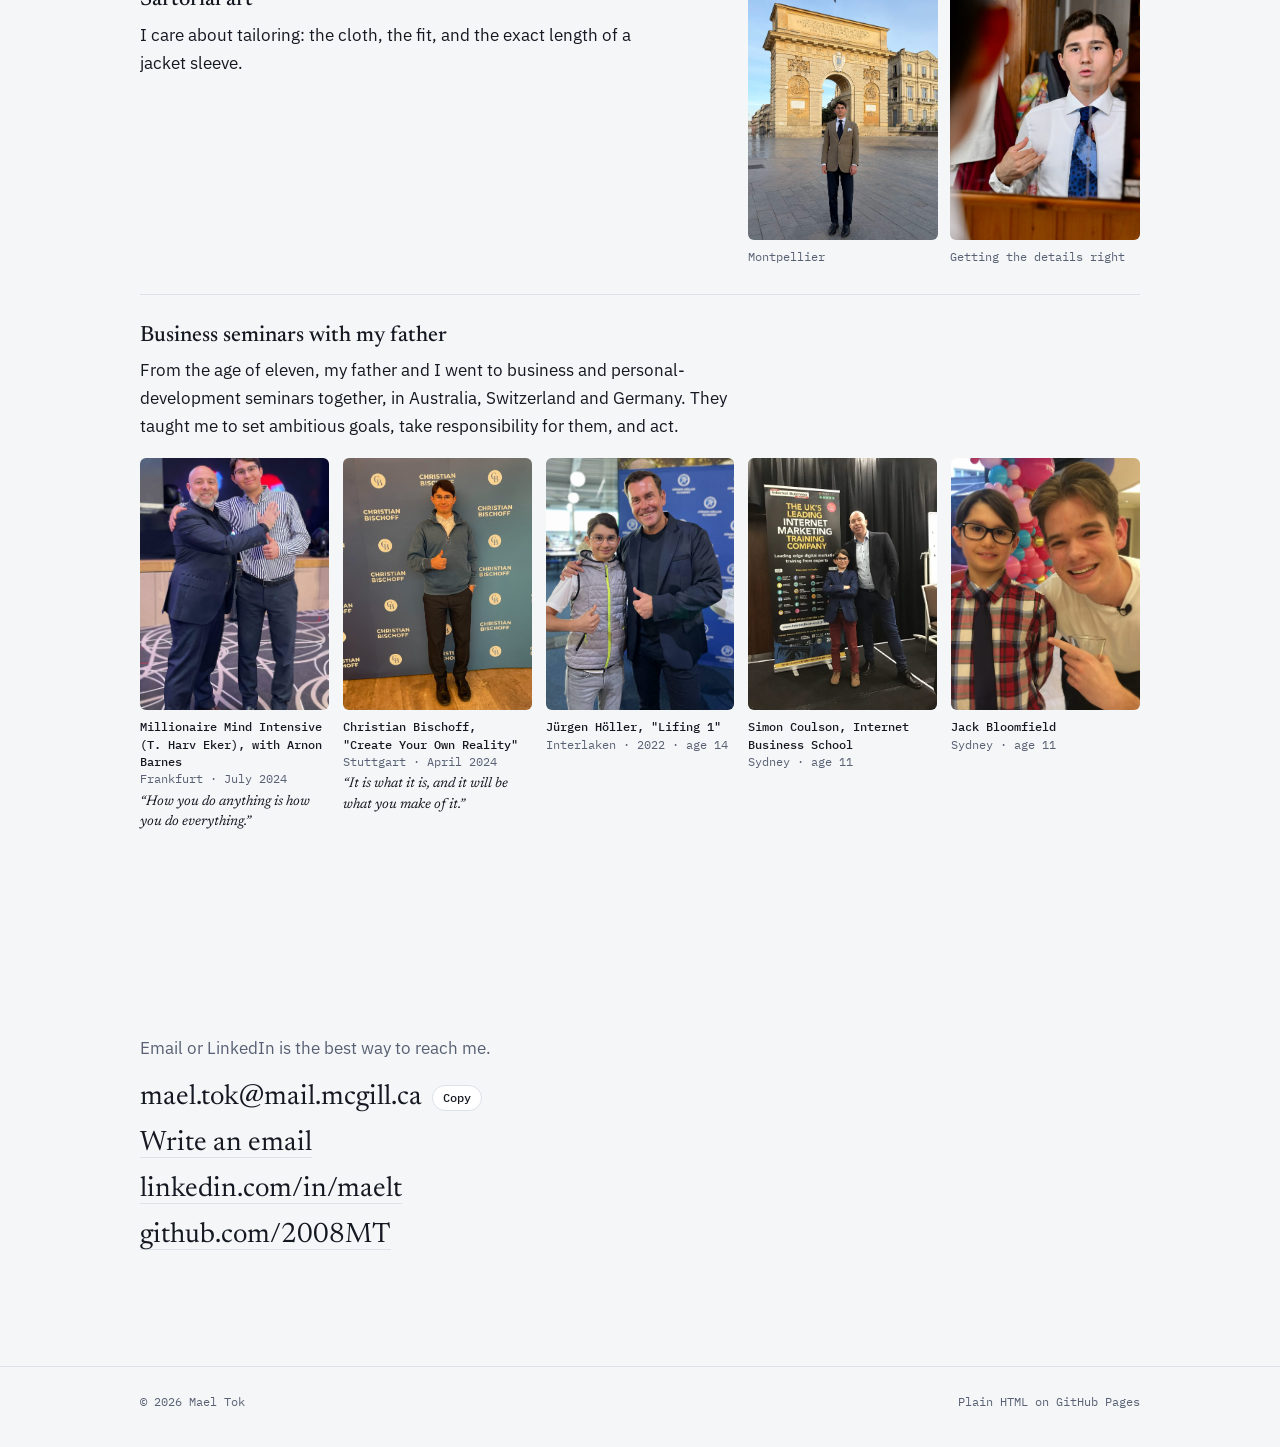
==== commit ad17ec88: "Add clocks essay" ====
--- a/index.html
+++ b/index.html
@@ -178,6 +178,17 @@
     </div>
 
     <div class="row" data-reveal>
+      <div class="meta"><strong>Essay</strong>2025</div>
+      <div class="prose">
+        <h3>Why Do Clocks Move Like the Sun?</h3>
+        <p>Clock hands track the Sun almost perfectly, yet the Sun has not driven them for centuries. A short essay on a correlation that outlived its cause, and what it says about patterns in markets.</p>
+        <div class="links">
+          <a class="internal" href="clocks.html">Read the essay</a>
+        </div>
+      </div>
+    </div>
+
+    <div class="row" data-reveal>
       <div class="meta"><strong>In progress</strong>MESF · 2026</div>
       <div class="prose">
         <h3>Prediction markets and oil futures</h3>
--- a/assets/style.css
+++ b/assets/style.css
@@ -200,6 +200,9 @@
 .essay .body p { font: 400 19px/1.7 var(--font-display); text-indent: 2em; margin: 0; }
 .essay .body p:first-child { text-indent: 0; }
 .essay .body p:first-child::first-letter { float: left; font-size: 3.3em; line-height: 0.85; padding: 6px 8px 0 0; color: var(--accent); }
+.essay .prompt { margin: 0 0 34px; padding: 16px 20px; border-left: 3px solid var(--accent); background: color-mix(in srgb, var(--accent) 6%, transparent); font: italic 400 16px/1.6 var(--font-display); color: var(--muted); }
+.essay .prompt span { display: block; font: 500 11px/1 var(--font-mono); font-style: normal; letter-spacing: 0.08em; text-transform: uppercase; color: var(--accent); margin-bottom: 10px; }
+.essay .prompt cite { display: block; margin-top: 10px; font: 400 12px/1.5 var(--font-mono); font-style: normal; }
 .essay sup a { text-decoration: none; color: var(--accent); font-family: var(--font-mono); font-size: 11px; padding-left: 1px; }
 .essay .refs { margin-top: 40px; padding-top: 18px; border-top: 1px solid var(--line); font-size: 14px; }
 .essay .refs h2 { font: 500 12px/1 var(--font-mono); letter-spacing: 0.08em; text-transform: uppercase; color: var(--accent); margin: 0 0 14px; }
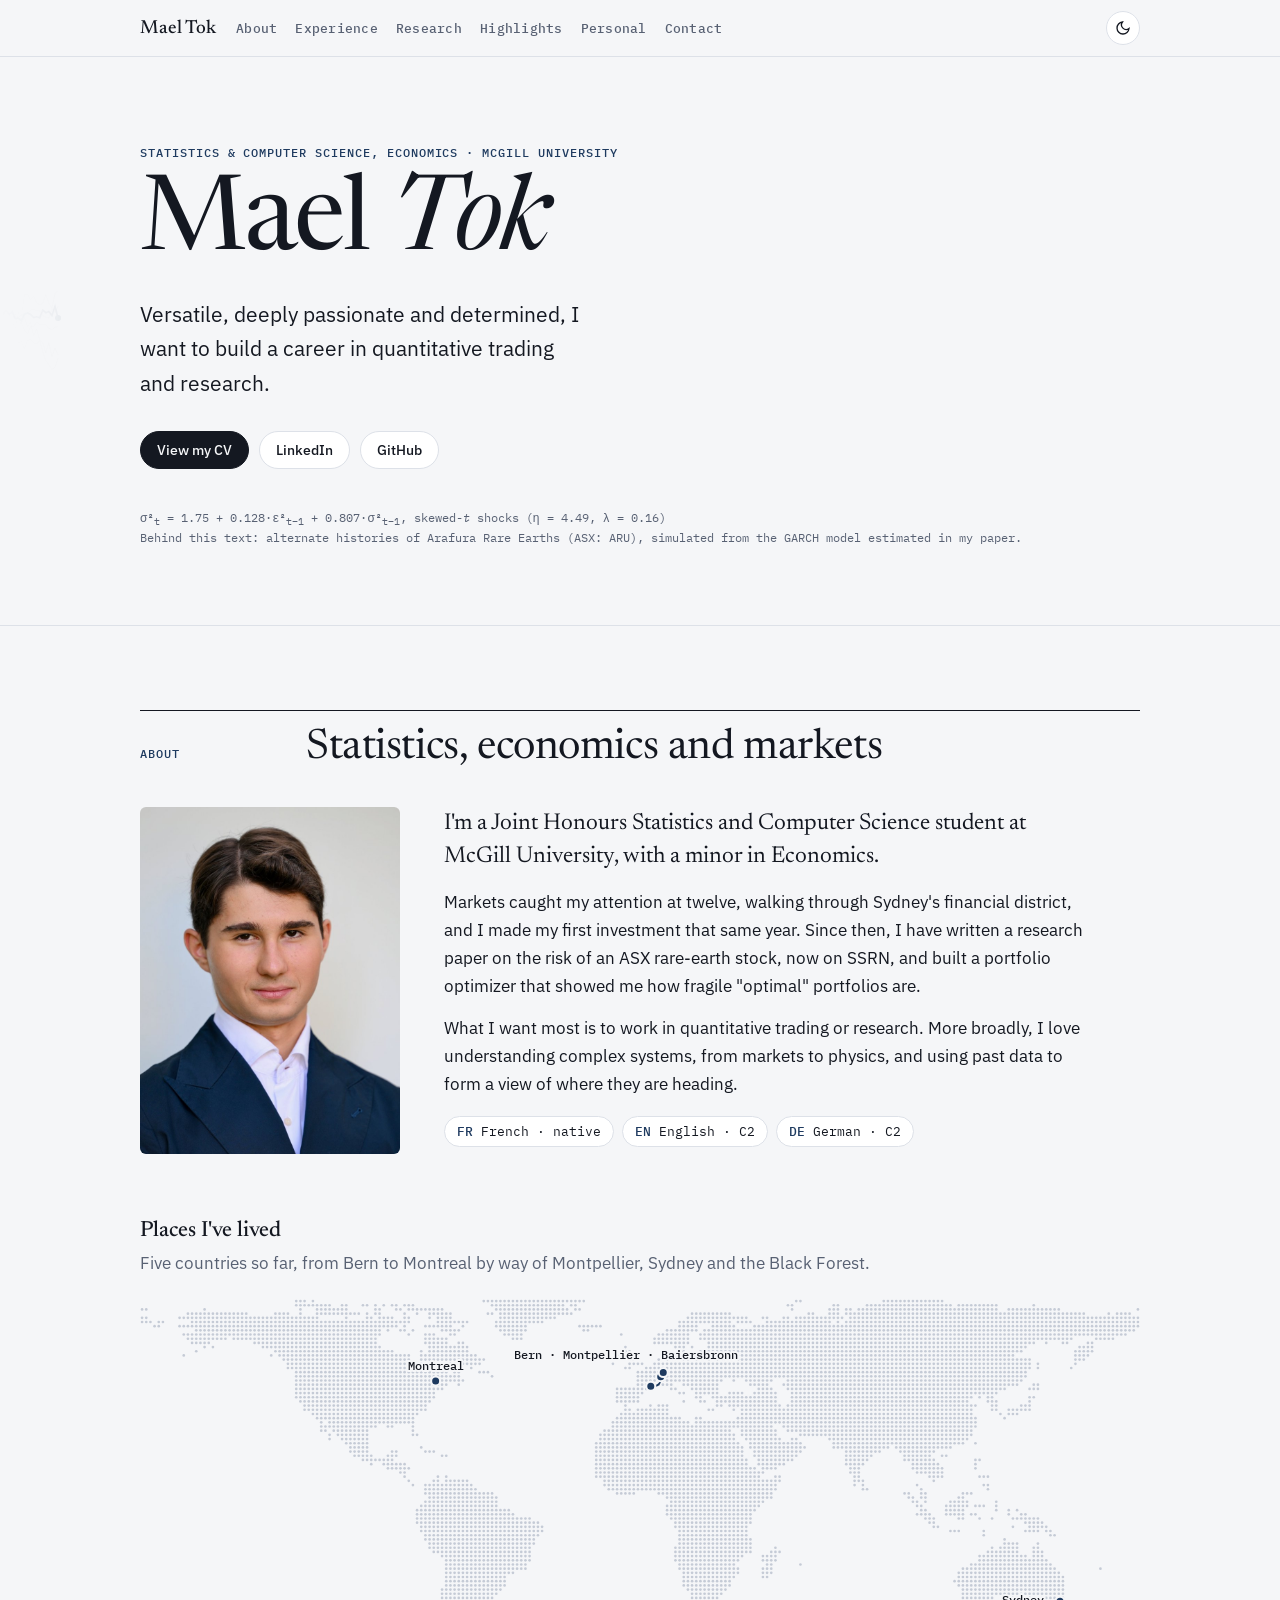
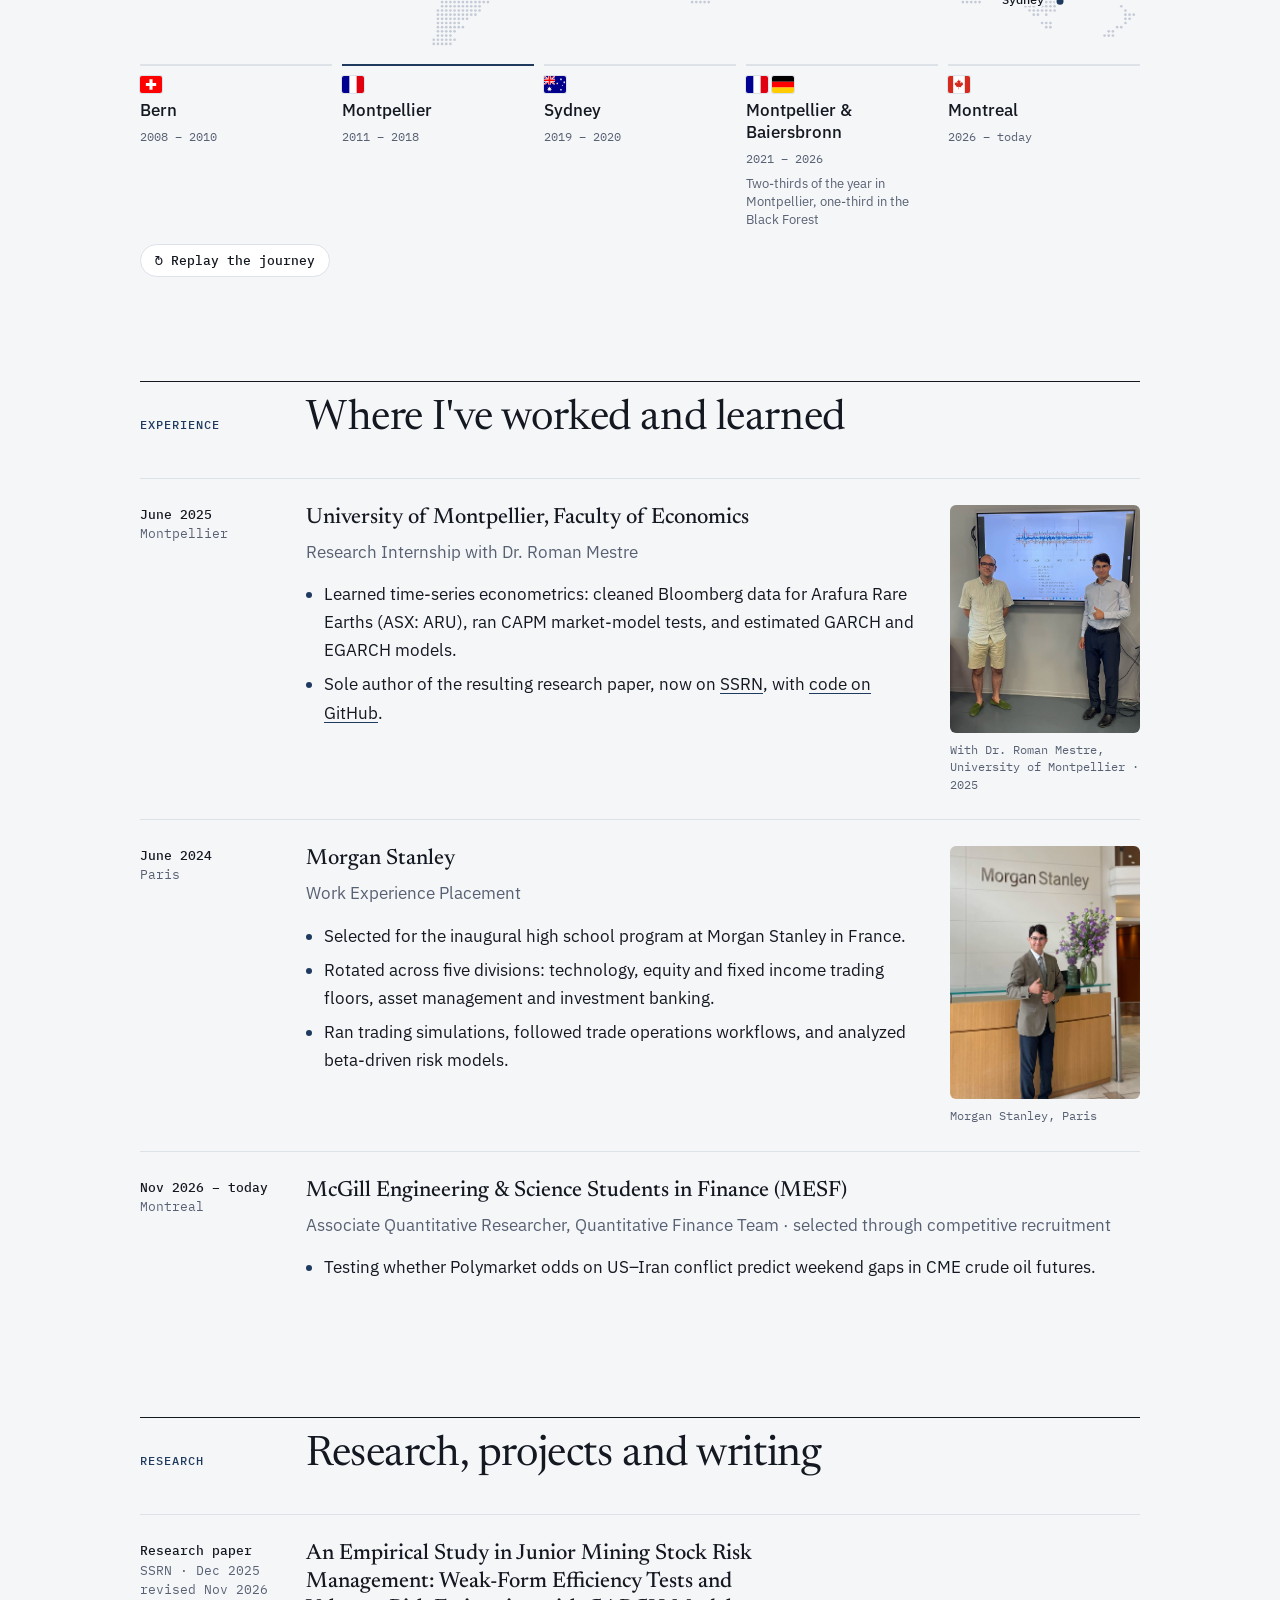
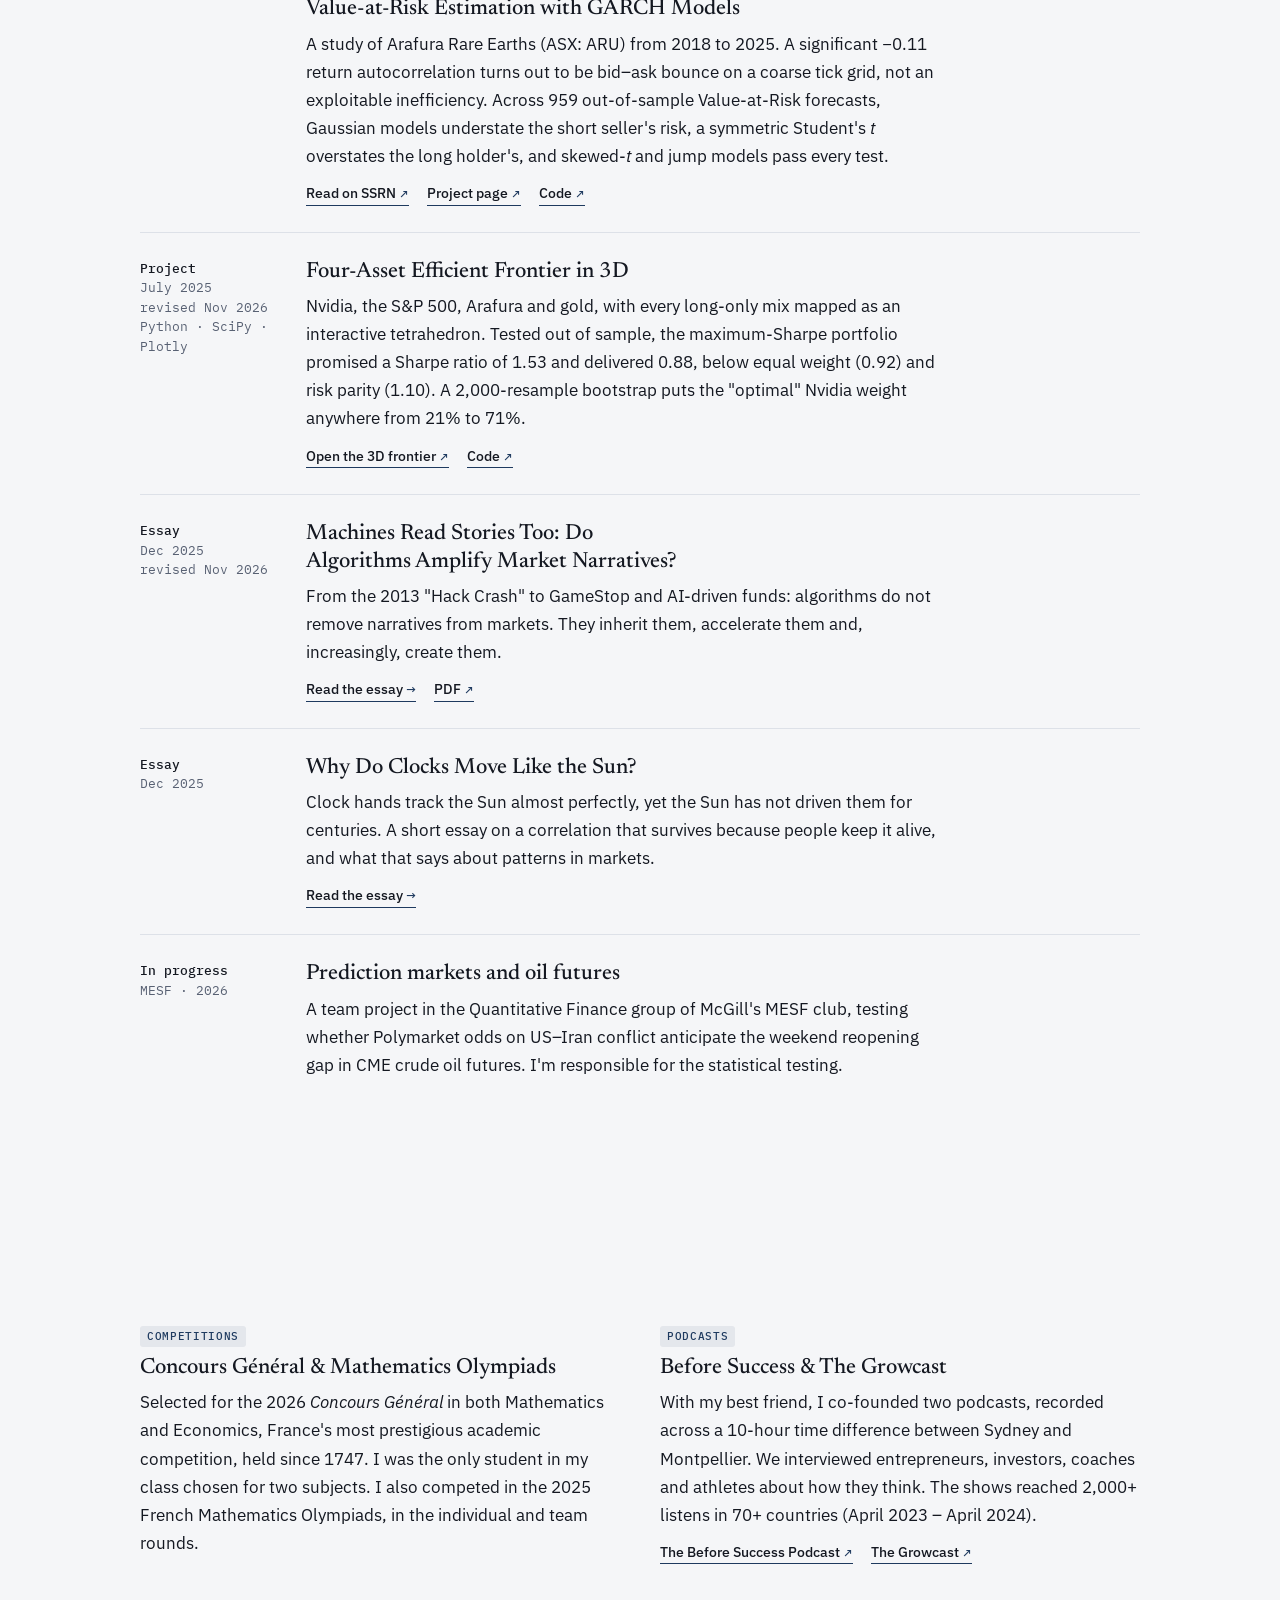
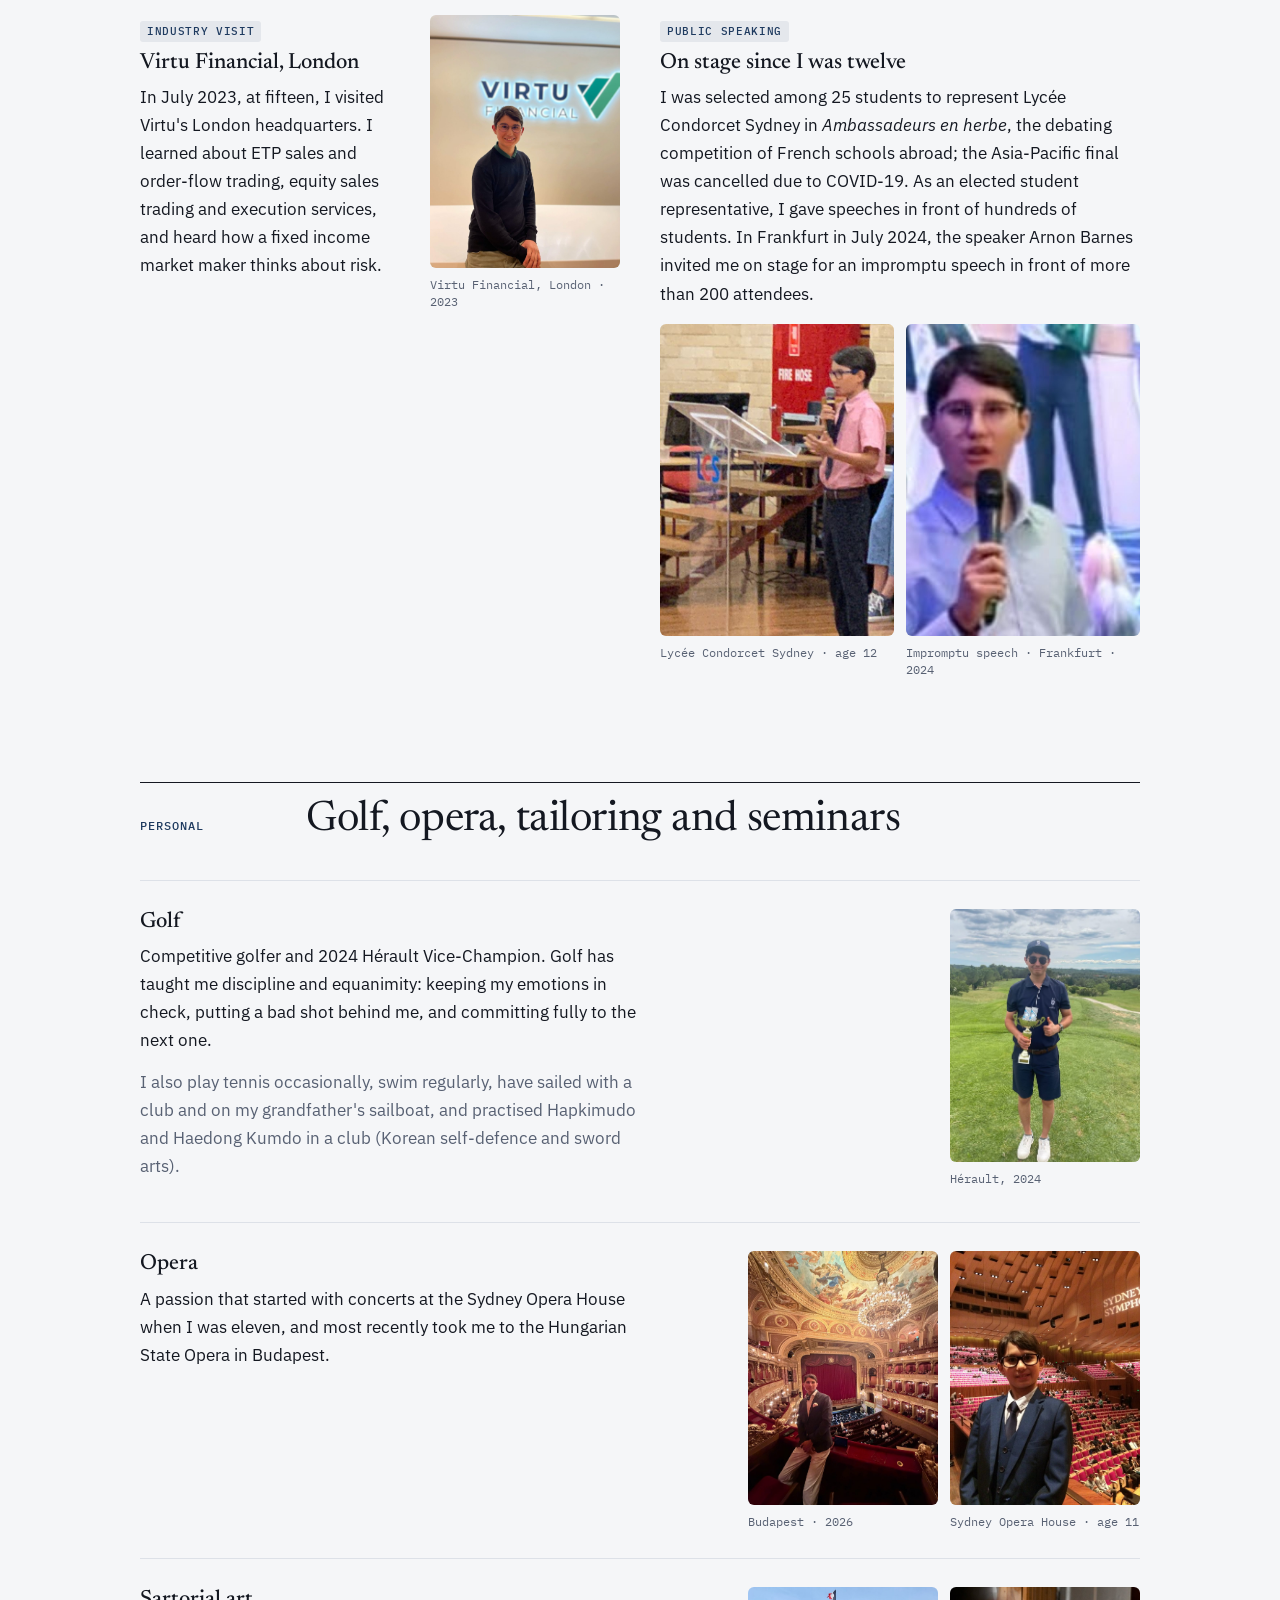
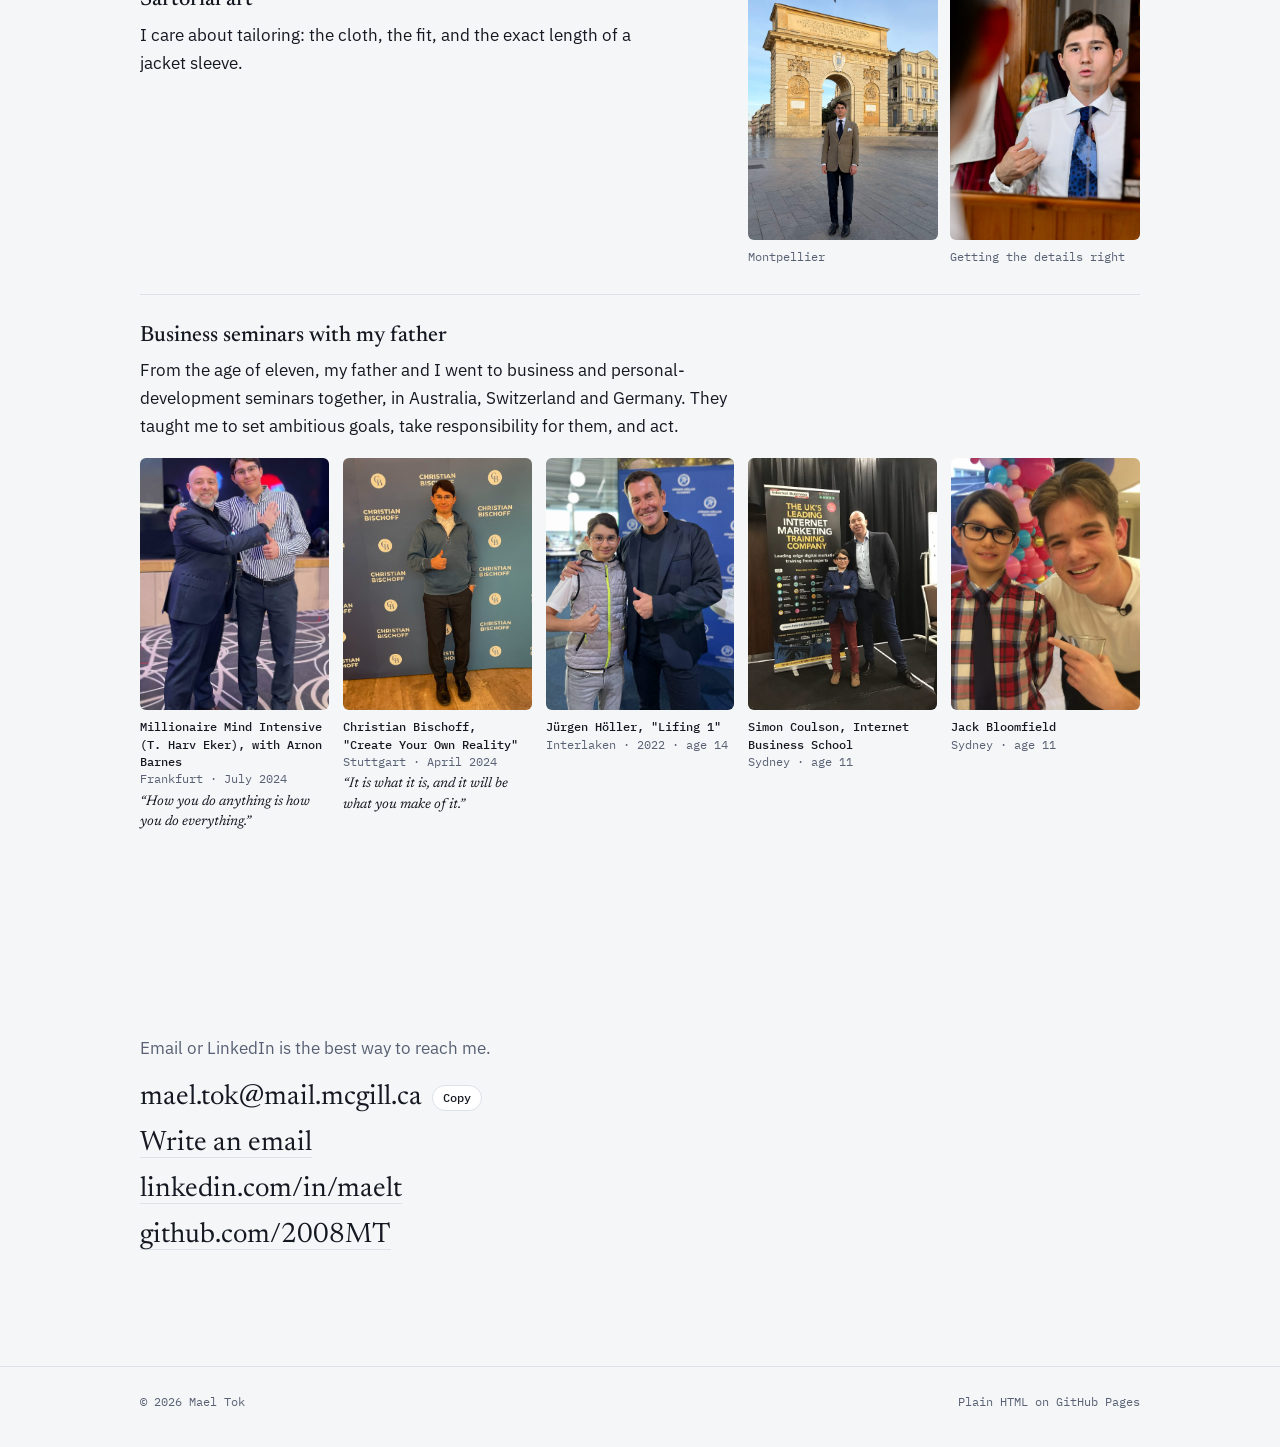
==== commit 0212298d: "Revise clocks essay, update essay dates" ====
--- a/index.html
+++ b/index.html
@@ -166,7 +166,7 @@
     </div>
 
     <div class="row" data-reveal>
-      <div class="meta"><strong>Essay</strong>Nov 2026</div>
+      <div class="meta"><strong>Essay</strong>Dec 2025<br>revised Nov 2026</div>
       <div class="prose">
         <h3>Machines Read Stories Too: Do Algorithms Amplify Market Narratives?</h3>
         <p>From the 2013 "Hack Crash" to GameStop and AI-driven funds: algorithms do not remove narratives from markets. They inherit them, accelerate them and, increasingly, create them.</p>
@@ -178,10 +178,10 @@
     </div>
 
     <div class="row" data-reveal>
-      <div class="meta"><strong>Essay</strong>2025</div>
+      <div class="meta"><strong>Essay</strong>Dec 2025</div>
       <div class="prose">
         <h3>Why Do Clocks Move Like the Sun?</h3>
-        <p>Clock hands track the Sun almost perfectly, yet the Sun has not driven them for centuries. A short essay on a correlation that outlived its cause, and what it says about patterns in markets.</p>
+        <p>Clock hands track the Sun almost perfectly, yet the Sun has not driven them for centuries. A short essay on a correlation that survives because people keep it alive, and what that says about patterns in markets.</p>
         <div class="links">
           <a class="internal" href="clocks.html">Read the essay</a>
         </div>
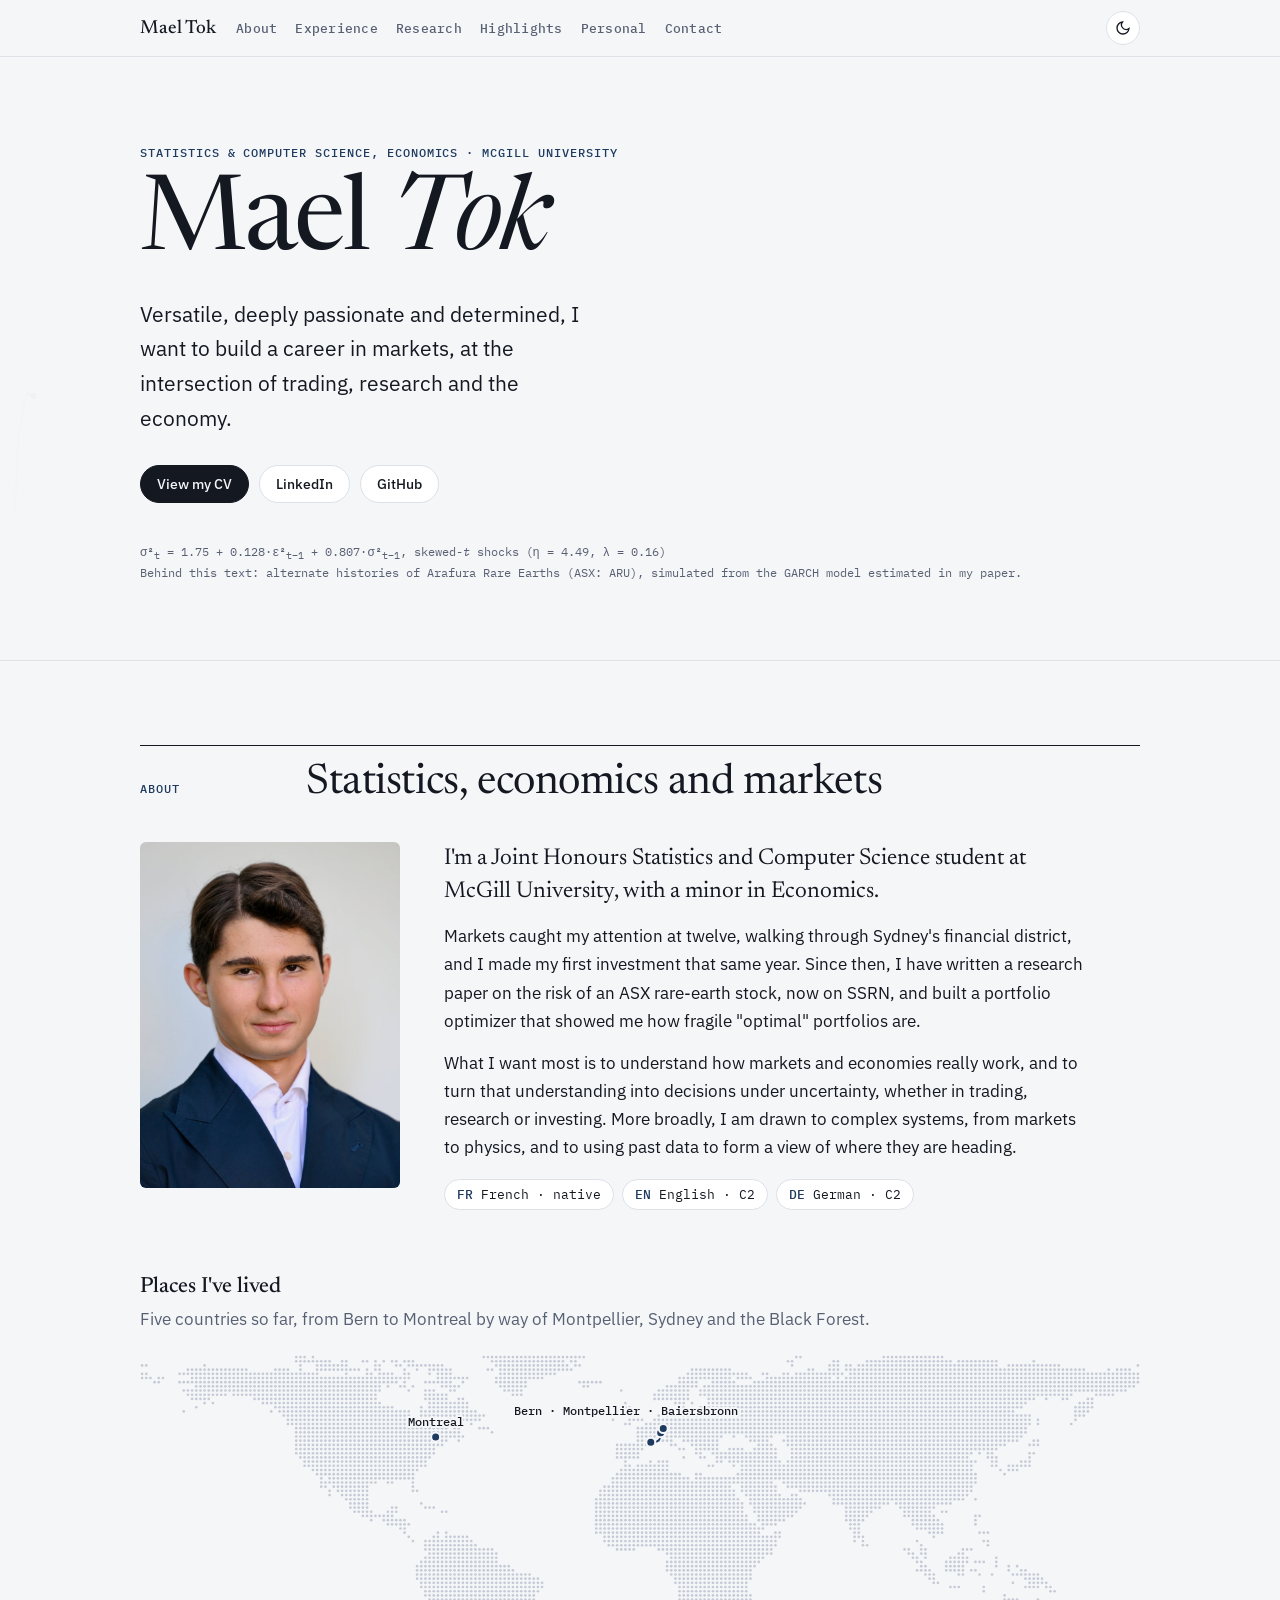
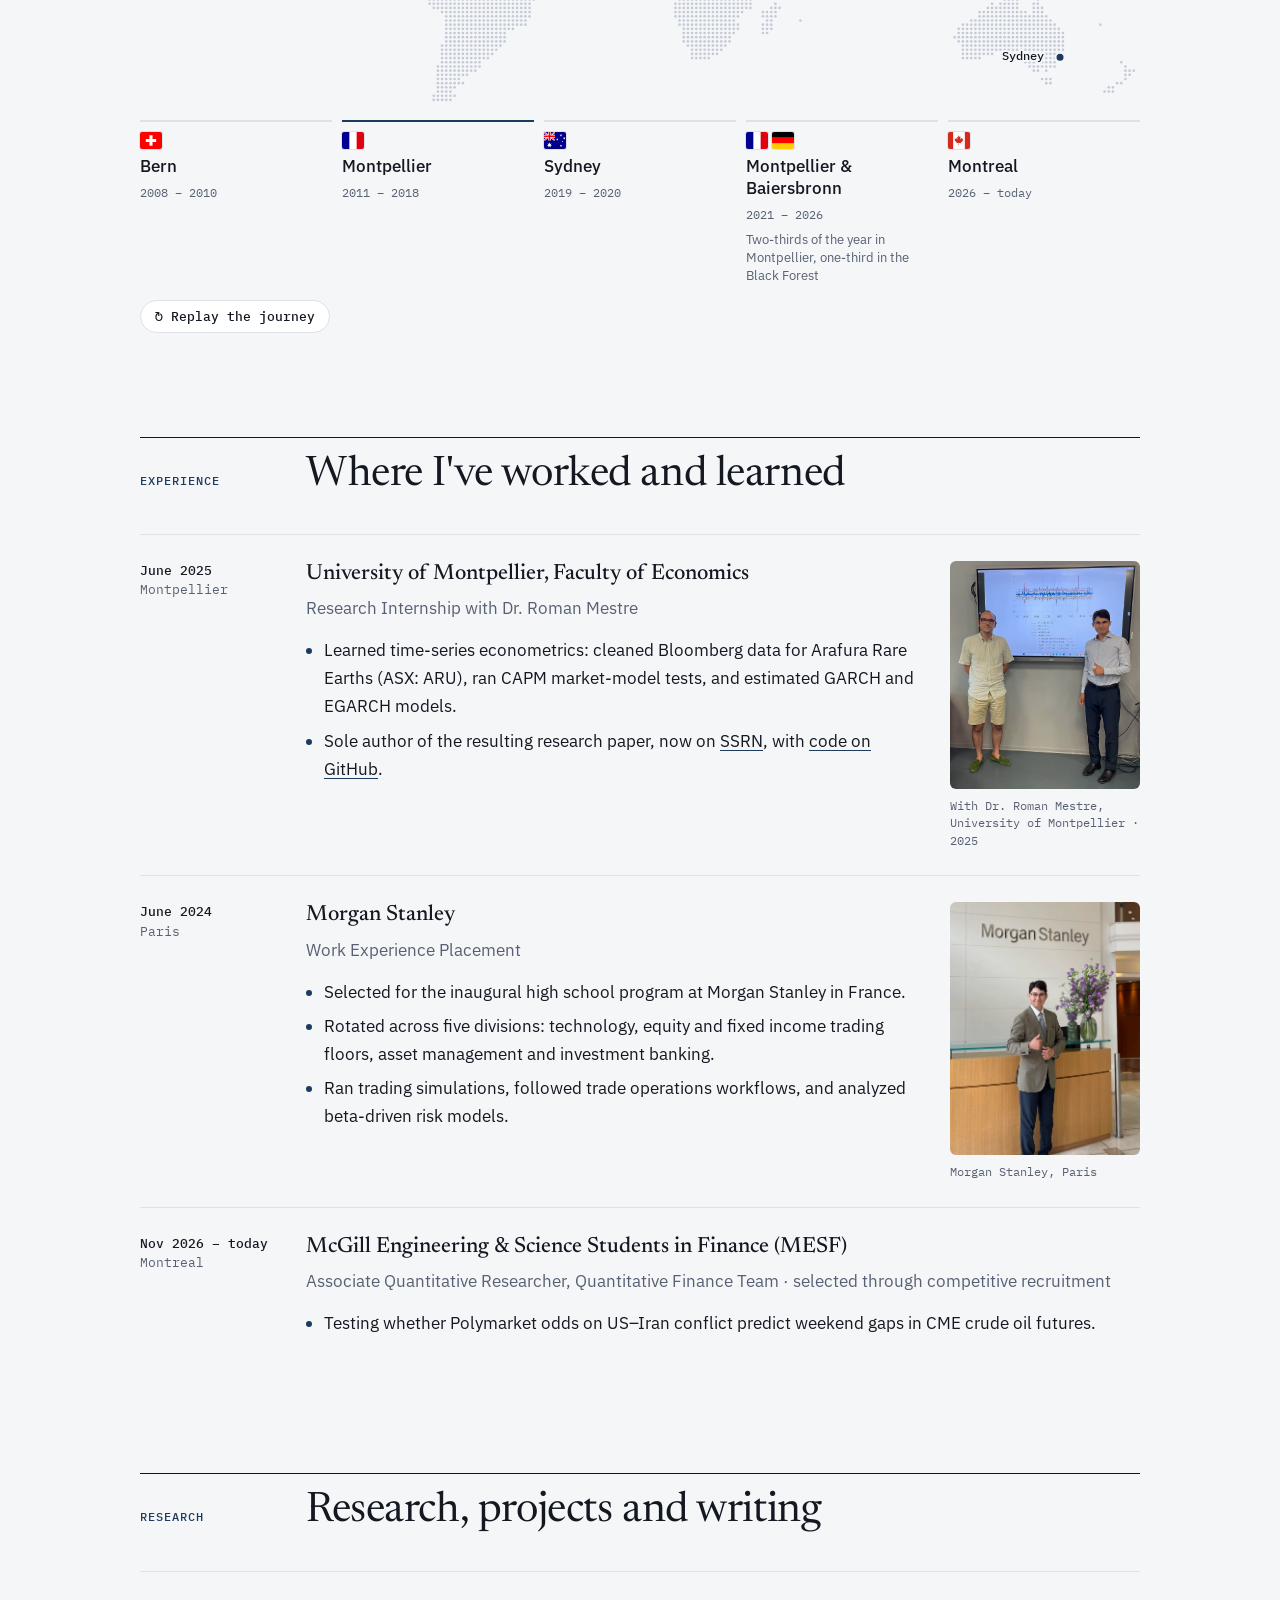
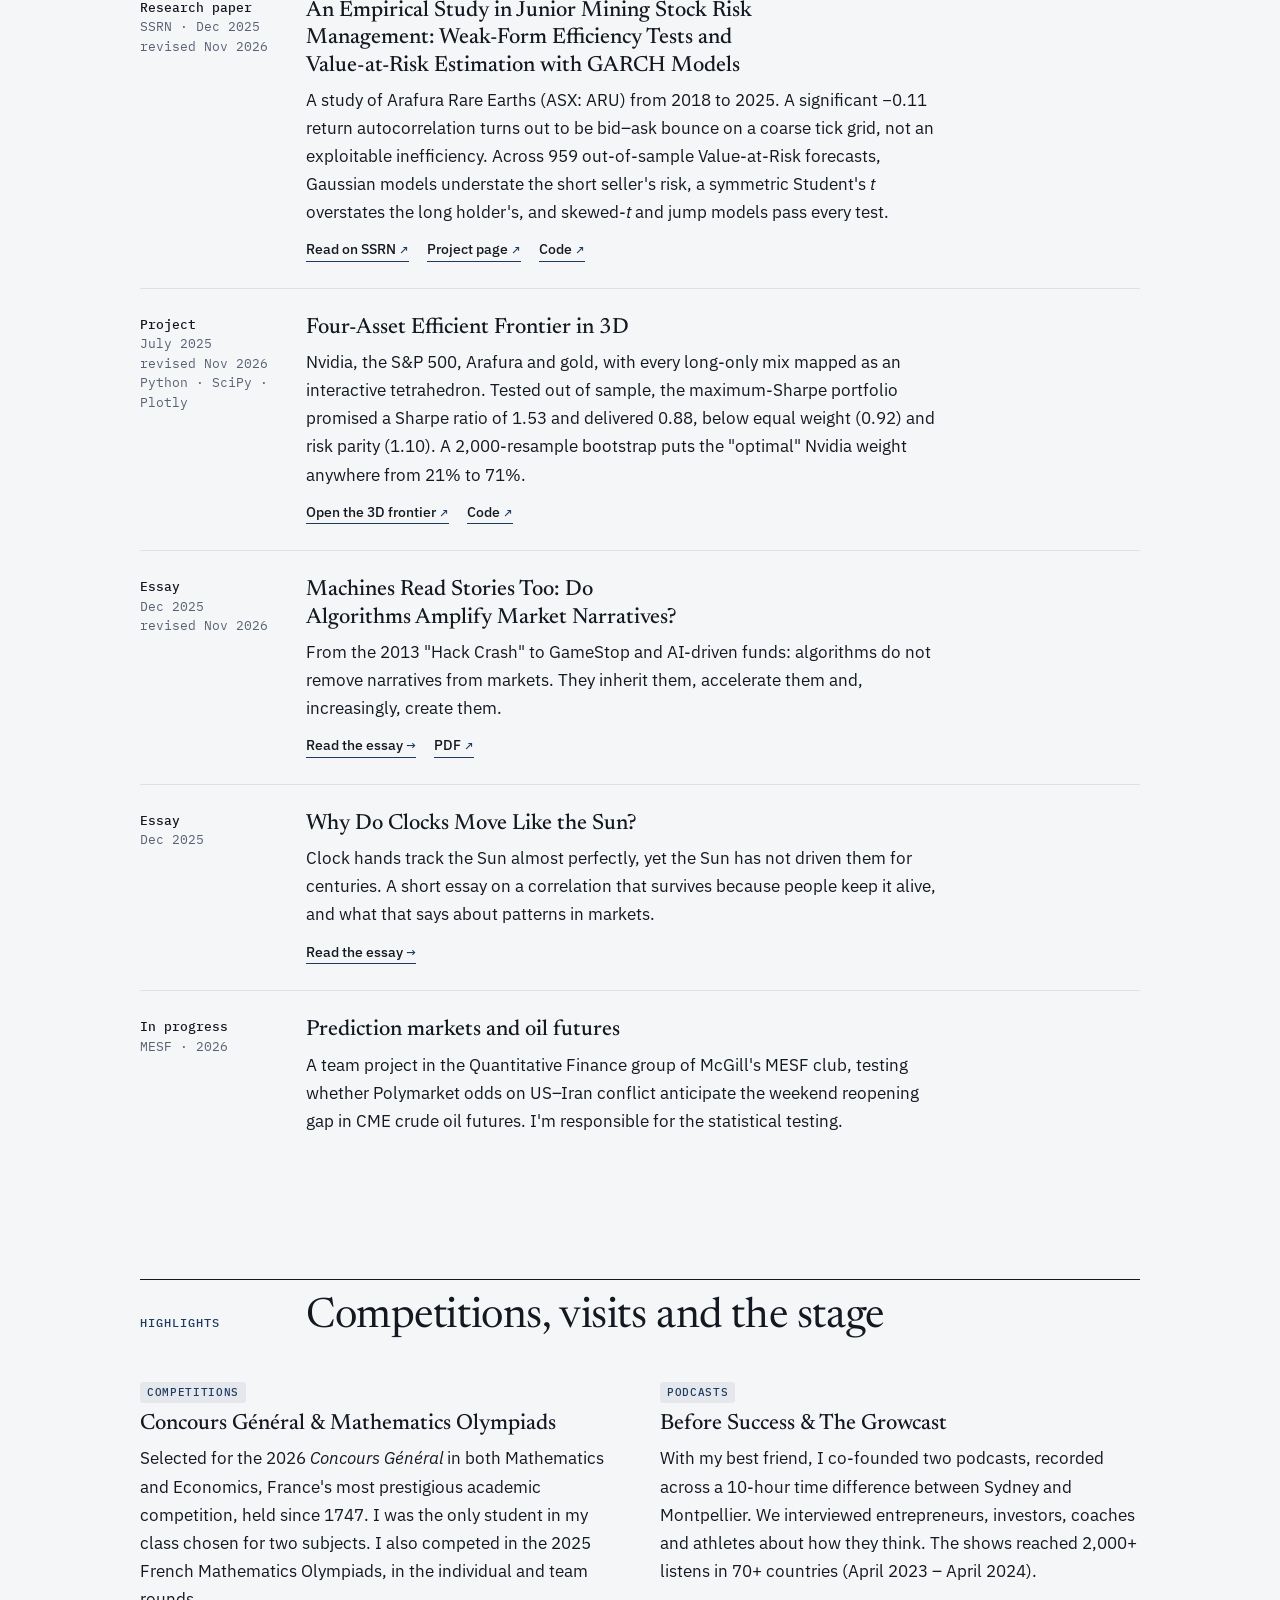
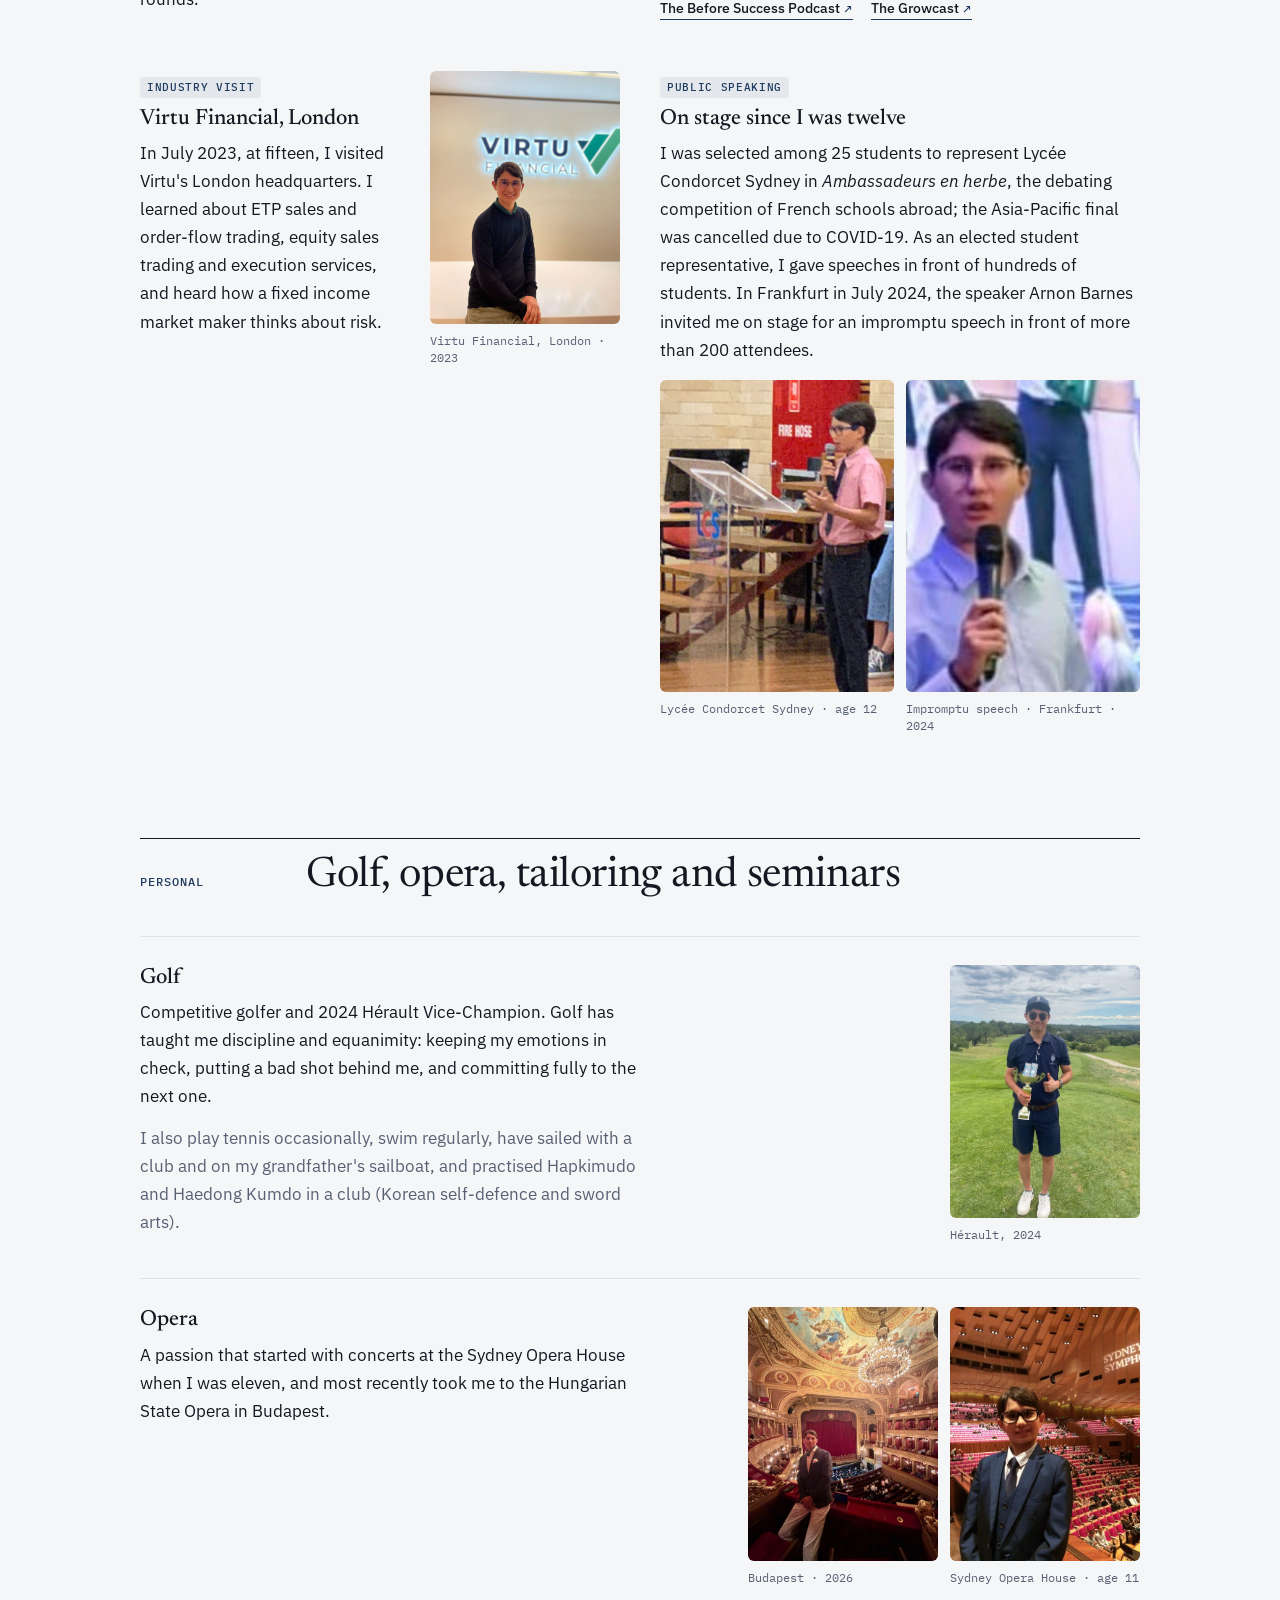
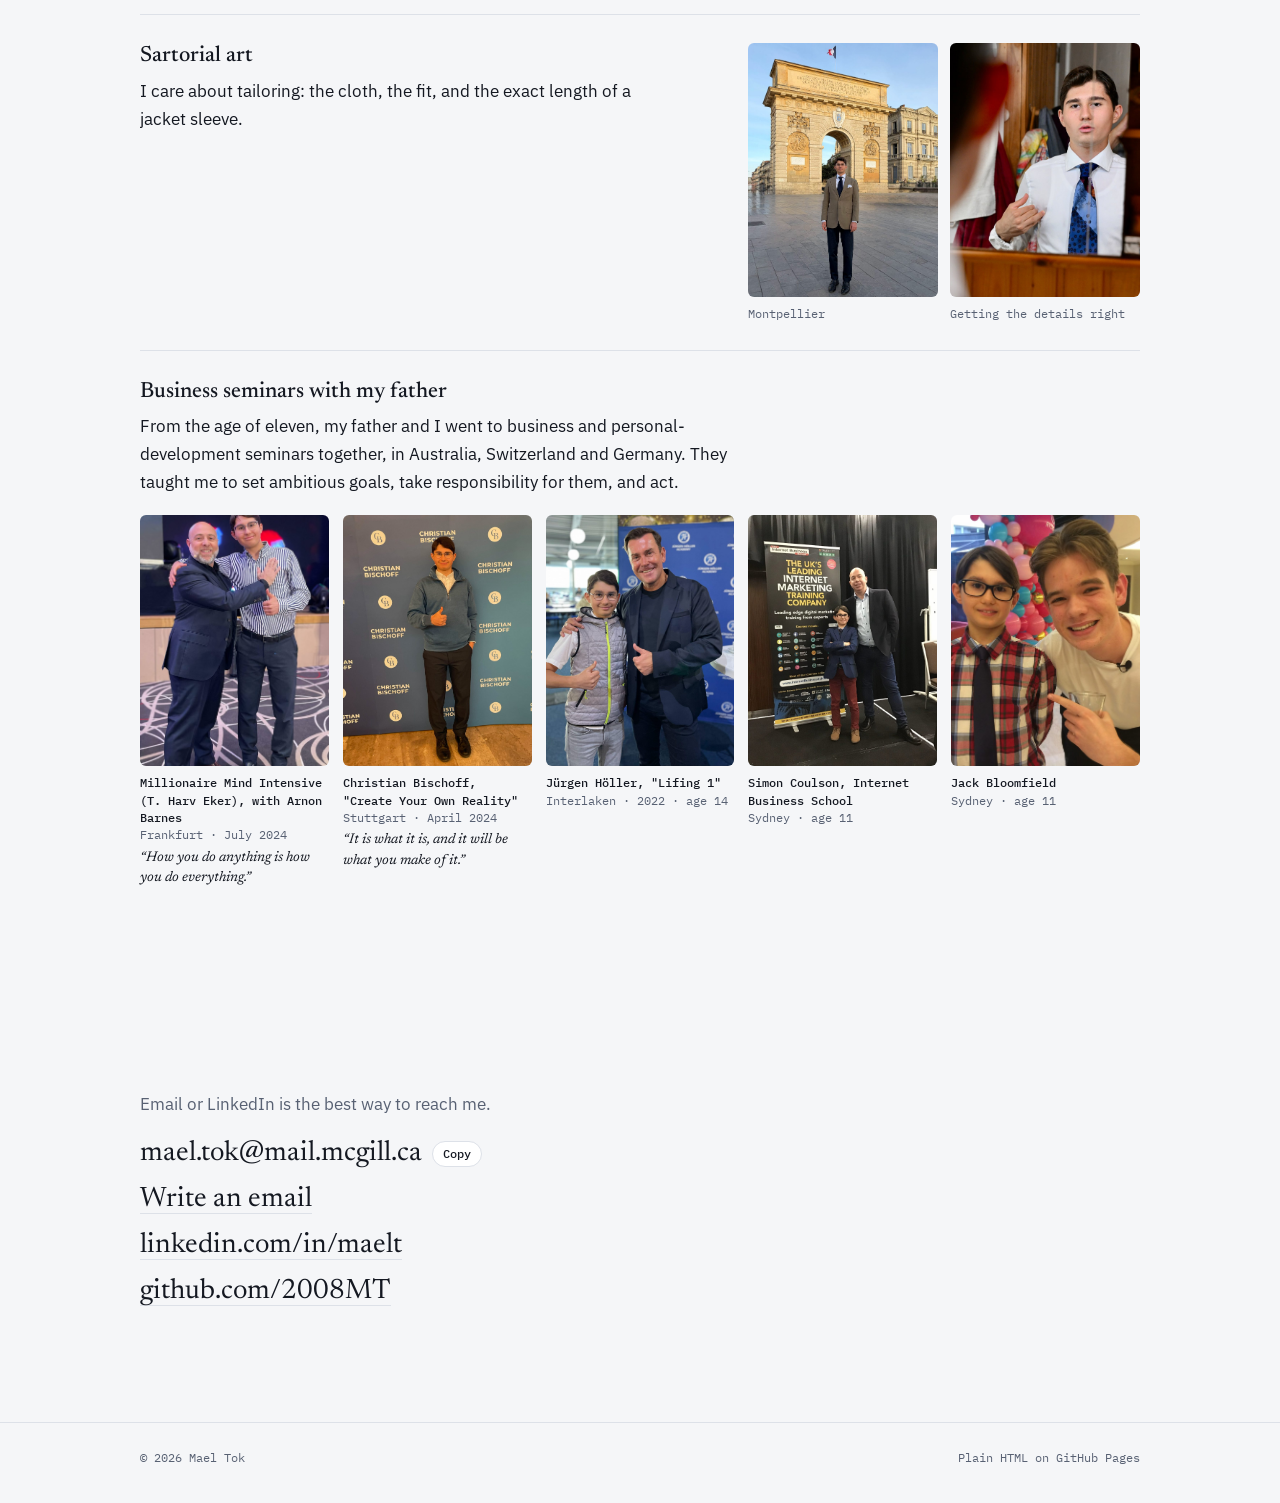
==== commit 7c409cb4: "Broaden headline and bio" ====
--- a/index.html
+++ b/index.html
@@ -7,7 +7,7 @@
 <meta name="claude:viewport-fit-sides" content="cover">
 <meta name="description" content="Mael Tok — Statistics and Computer Science at McGill. Research on market risk, a 3D portfolio optimizer, and writing on how stories move markets.">
 <meta property="og:title" content="Mael Tok">
-<meta property="og:description" content="Statistics &amp; Computer Science, Economics at McGill. Versatile, deeply passionate and determined, I want to build a career in quantitative trading and research.">
+<meta property="og:description" content="Statistics &amp; Computer Science, Economics at McGill. Versatile, deeply passionate and determined, I want to build a career in markets, at the intersection of trading, research and the economy.">
 <meta property="og:type" content="website">
 <meta property="og:url" content="https://2008mt.github.io/">
 <meta property="og:image" content="https://2008mt.github.io/assets/og-image.png">
@@ -48,7 +48,7 @@
   <div class="wrap">
     <p class="eyebrow">Statistics &amp; Computer Science, Economics · McGill University</p>
     <h1>Mael <em>Tok</em></h1>
-    <p class="lede">Versatile, deeply passionate and determined, I want to build a career in quantitative trading and research.</p>
+    <p class="lede">Versatile, deeply passionate and determined, I want to build a career in markets, at the intersection of trading, research and the economy.</p>
     <div class="actions">
       <a class="btn primary" href="files/Mael_Tok_CV.pdf" target="_blank" rel="noopener">View my CV</a>
       <a class="btn" href="https://www.linkedin.com/in/maelt" target="_blank" rel="noopener">LinkedIn</a>
@@ -67,7 +67,7 @@
       <div class="about-text prose">
         <p>I'm a Joint Honours Statistics and Computer Science student at McGill University, with a minor in Economics.</p>
         <p>Markets caught my attention at twelve, walking through Sydney's financial district, and I made my first investment that same year. Since then, I have written a research paper on the risk of an ASX rare-earth stock, now on SSRN, and built a portfolio optimizer that showed me how fragile "optimal" portfolios are.</p>
-        <p>What I want most is to work in quantitative trading or research. More broadly, I love understanding complex systems, from markets to physics, and using past data to form a view of where they are heading.</p>
+        <p>What I want most is to understand how markets and economies really work, and to turn that understanding into decisions under uncertainty, whether in trading, research or investing. More broadly, I am drawn to complex systems, from markets to physics, and to using past data to form a view of where they are heading.</p>
         <div class="langs" aria-label="Languages">
           <span class="chip"><b>FR</b> French · native</span>
           <span class="chip"><b>EN</b> English · C2</span>
